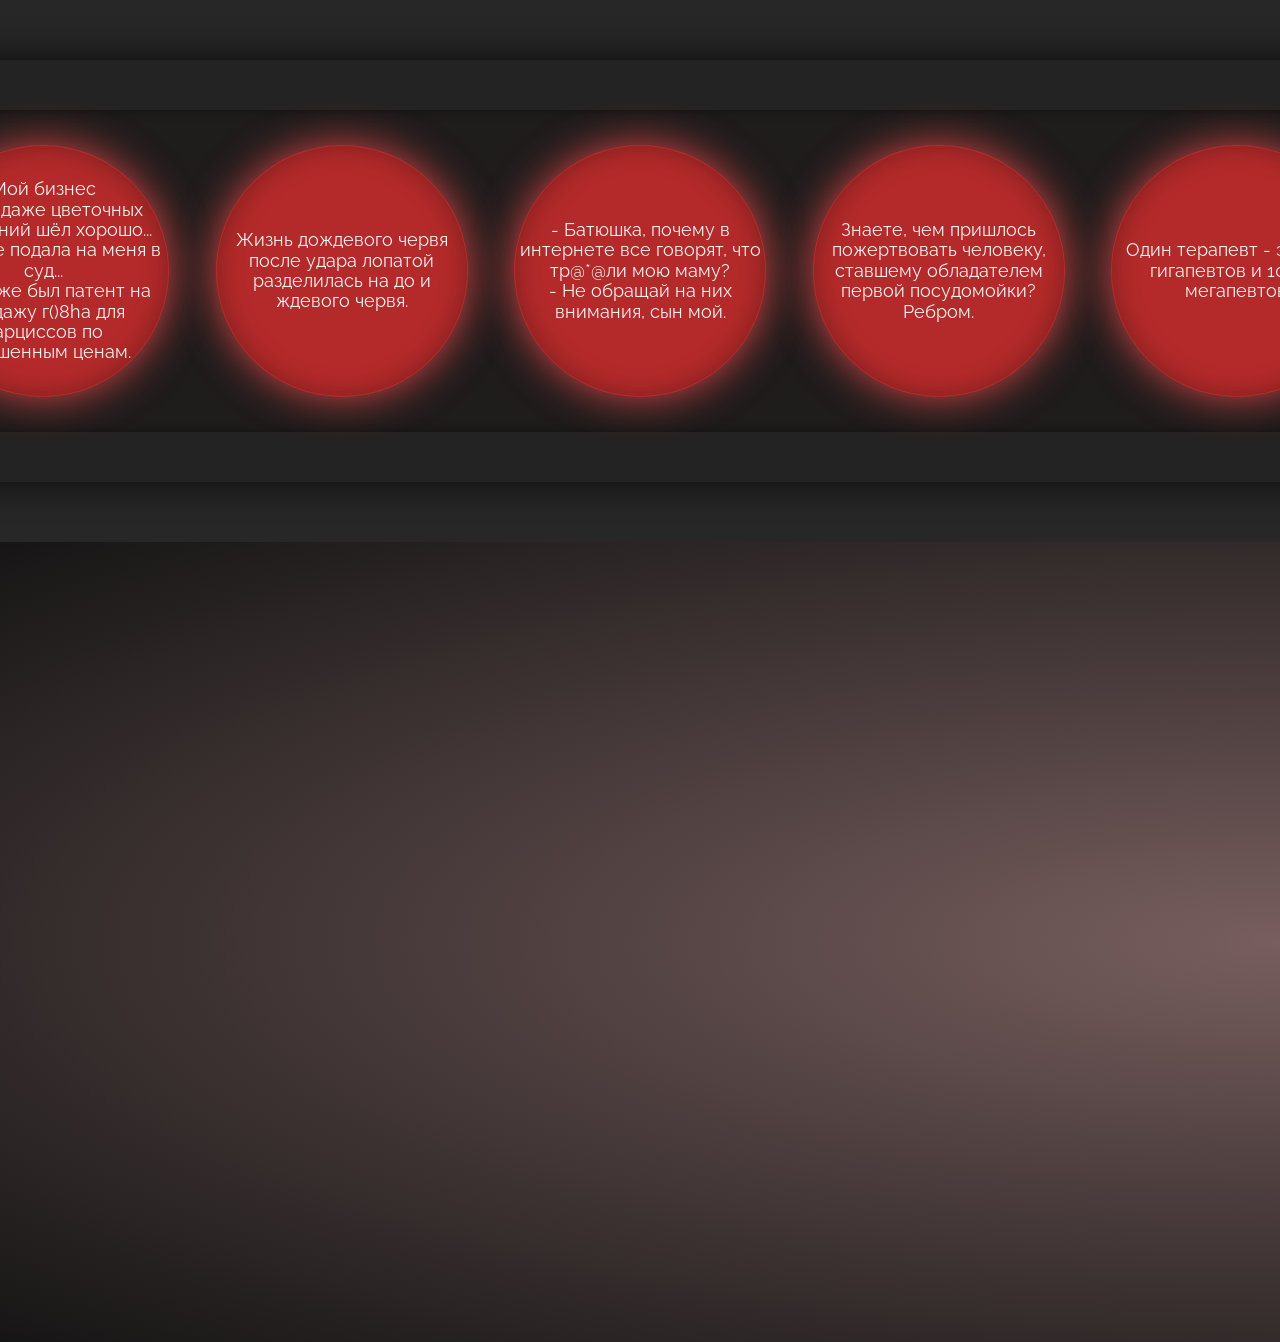
==== site.html @ aa094b04 "Header lights created" ====
<!DOCTYPE html>
<html>


  <head>

    <title> WebLab 1 </title>
    <link rel="stylesheet" href="resources/css_styles/anecdotes.css">
    <link rel="stylesheet" href="resources/css_styles/locontent.css">
    <link rel="stylesheet" href="resources/css_styles/general.css">

    <link rel="preconnect" href="https://fonts.googleapis.com">
    <link rel="preconnect" href="https://fonts.gstatic.com" crossorigin>
    <link href="https://fonts.googleapis.com/css2?family=Raleway:wght@200&display=swap" rel="stylesheet">   <!-- weight: 200 -->
    <link href="https://fonts.googleapis.com/css2?family=Raleway&display=swap" rel="stylesheet">            <!-- weight: 400 -->
    <link href="https://fonts.googleapis.com/css2?family=Raleway:wght@700&display=swap" rel="stylesheet">   <!-- weight: 700 -->

  </head>


  <body>


<!--↓↓↓ ANECDOTES SECTION ↓↓↓--> <!--↓↓↓ ANECDOTES SECTION ↓↓↓--> <!--↓↓↓ ANECDOTES SECTION ↓↓↓--> <!--↓↓↓ ANECDOTES SECTION ↓↓↓-->
    <div class="anecdotes_lights_section_background">
      <div class="anecdotes_panel_foreground">
        <div class="anecdotes_panel_background">

  <!--↓↓↓ ANECDOTE 1 ↓↓↓-->
          <div class="single_anecdote_red_circle">
            <p class="anecdote_text">
              Мой бизнес<br>
              по продаже цветочных удобрений шёл хорошо...<br>
              Но Apple подала на меня в суд...<br>
              У них уже был патент на продажу г()8hа для нарциссов по<br>
              завышенным ценам. 
            </p>
            <img class="anecdote_image" src="resources/anecdote_images/image_1.png">
          </div>
  <!--↑↑↑ ANECDOTE 1 ↑↑↑-->

  <!--↓↓↓ ANECDOTE 2 ↓↓↓-->
          <div class="single_anecdote_red_circle">
            <p class="anecdote_text">
              Жизнь дождевого червя после удара лопатой разделилась на до и ждевого червя.
            </p>
            <img class="anecdote_image" src="resources/anecdote_images/image_2.png">
          </div>
  <!--↑↑↑ ANECDOTE 2 ↑↑↑-->

  <!--↓↓↓ ANECDOTE 3 ↓↓↓-->
          <div class="single_anecdote_red_circle">
            <p class="anecdote_text">
              - Батюшка, почему в интернете все говорят, что тр@*@ли мою маму?<br>
              - Не обращай на них внимания, сын мой.
            </p>
            <img class="anecdote_image" src="resources/anecdote_images/image_3.png">
          </div>
  <!--↑↑↑ ANECDOTE 3 ↑↑↑-->

  <!--↓↓↓ ANECDOTE 4 ↓↓↓-->
          <div class="single_anecdote_red_circle">
            <p class="anecdote_text">
              Знаете, чем пришлось пожертвовать человеку, ставшему обладателем первой посудомойки?<br>
              Ребром.
            </p>
            <img class="anecdote_image" src="resources/anecdote_images/image_4.png">
          </div>
  <!--↑↑↑ ANECDOTE 4 ↑↑↑-->

  <!--↓↓↓ ANECDOTE 5 ↓↓↓-->
          <div class="single_anecdote_red_circle">
            <p class="anecdote_text">
              Один терапевт - это 1024 гигапевтов и 1024^2 мегапевтов.
            </p>
            <img class="anecdote_image" src="resources/anecdote_images/image_5.png">
          </div>
  <!--↑↑↑ ANECDOTE 5 ↑↑↑-->

        </div>
      </div>
    </div>
<!--↑↑↑ ANECDOTES SECTION ↑↑↑--> <!--↑↑↑ ANECDOTES SECTION ↑↑↑--> <!--↑↑↑ ANECDOTES SECTION ↑↑↑--> <!--↑↑↑ ANECDOTES SECTION ↑↑↑-->

    <div class="last_observed_content_background">

    </div>


  </body>


</html>
---- resources/css_styles/anecdotes.css ----
/*↓↓↓ ANECDOTES SECTION ↓↓↓*/  /*↓↓↓ ANECDOTES SECTION ↓↓↓*/  /*↓↓↓ ANECDOTES SECTION ↓↓↓*/
.anecdotes_lights_section_background {
  width: 100%;
  display: flex;
  align-items: center;
  justify-content: center;

  background-color: #272727;
  padding: 60px 0px;
}


.anecdotes_panel_foreground {
  background-color: rgb(36, 35, 35);
  box-shadow: 0px 0px 36px rgba(0, 0, 0, 0.75);
  border-radius: 73px;
  padding: 50px;
}


.anecdotes_panel_background {
  display: flex;
  flex-direction: row;
  column-gap: 46.5px;
  padding: 35px 80px;

  background-color: rgb(31, 28, 28);
  box-shadow: inset 0px 0px 12px rgba(0, 0, 0, 0.42);
  border-radius: 48px;
}


.single_anecdote_red_circle {
  background-color: rgb(180, 42, 42);
  border: 1px solid rgba(201, 201, 201, 0.02);
  box-shadow: 0px 0px 40px rgb(213, 69, 69), inset 0px 0px 24px rgba(58, 15, 15, 0.45);

  display: flex;
  align-items: center;
  text-align: center;

  width: 250px;
  aspect-ratio: 1 / 1;
  border-radius: 50%;
  overflow: hidden;
}
.single_anecdote_red_circle:hover {
  box-shadow: none;
  border: none;
  margin: 0px 1px;
  background-color: transparent;
}
.single_anecdote_red_circle:hover .anecdote_image {
  display: inline-block;
  opacity: 1;
}
.single_anecdote_red_circle:hover .anecdote_text {
  display: none;
  opacity: 0;
}


.anecdote_image {
  width: 100%;
  border-radius: 50%;
  object-fit: contain;
  object-position: center;
  display: none;
  opacity: 0;
  transition: opacity 8s;
}

.anecdote_text {
  font-family: Raleway;
  font-size: 18px;
  font-weight: 400;
  line-height: 20.35px;
}
/*↑↑↑ ANECDOTES SECTION ↑↑↑*/  /*↑↑↑ ANECDOTES SECTION ↑↑↑*/  /*↑↑↑ ANECDOTES SECTION ↑↑↑*/
---- resources/css_styles/locontent.css ----
.last_observed_content_background {
  width: 100%;
  height: 800px;
  background-image: radial-gradient(ellipse at right, rgb(120, 94, 94), rgb(22, 21, 21));
}
---- resources/css_styles/general.css ----
body {
  margin: 0px;
  background-color: rgb(22, 21, 21);
}

p {
  margin: 0px;
  color: #F1F1F1;
}
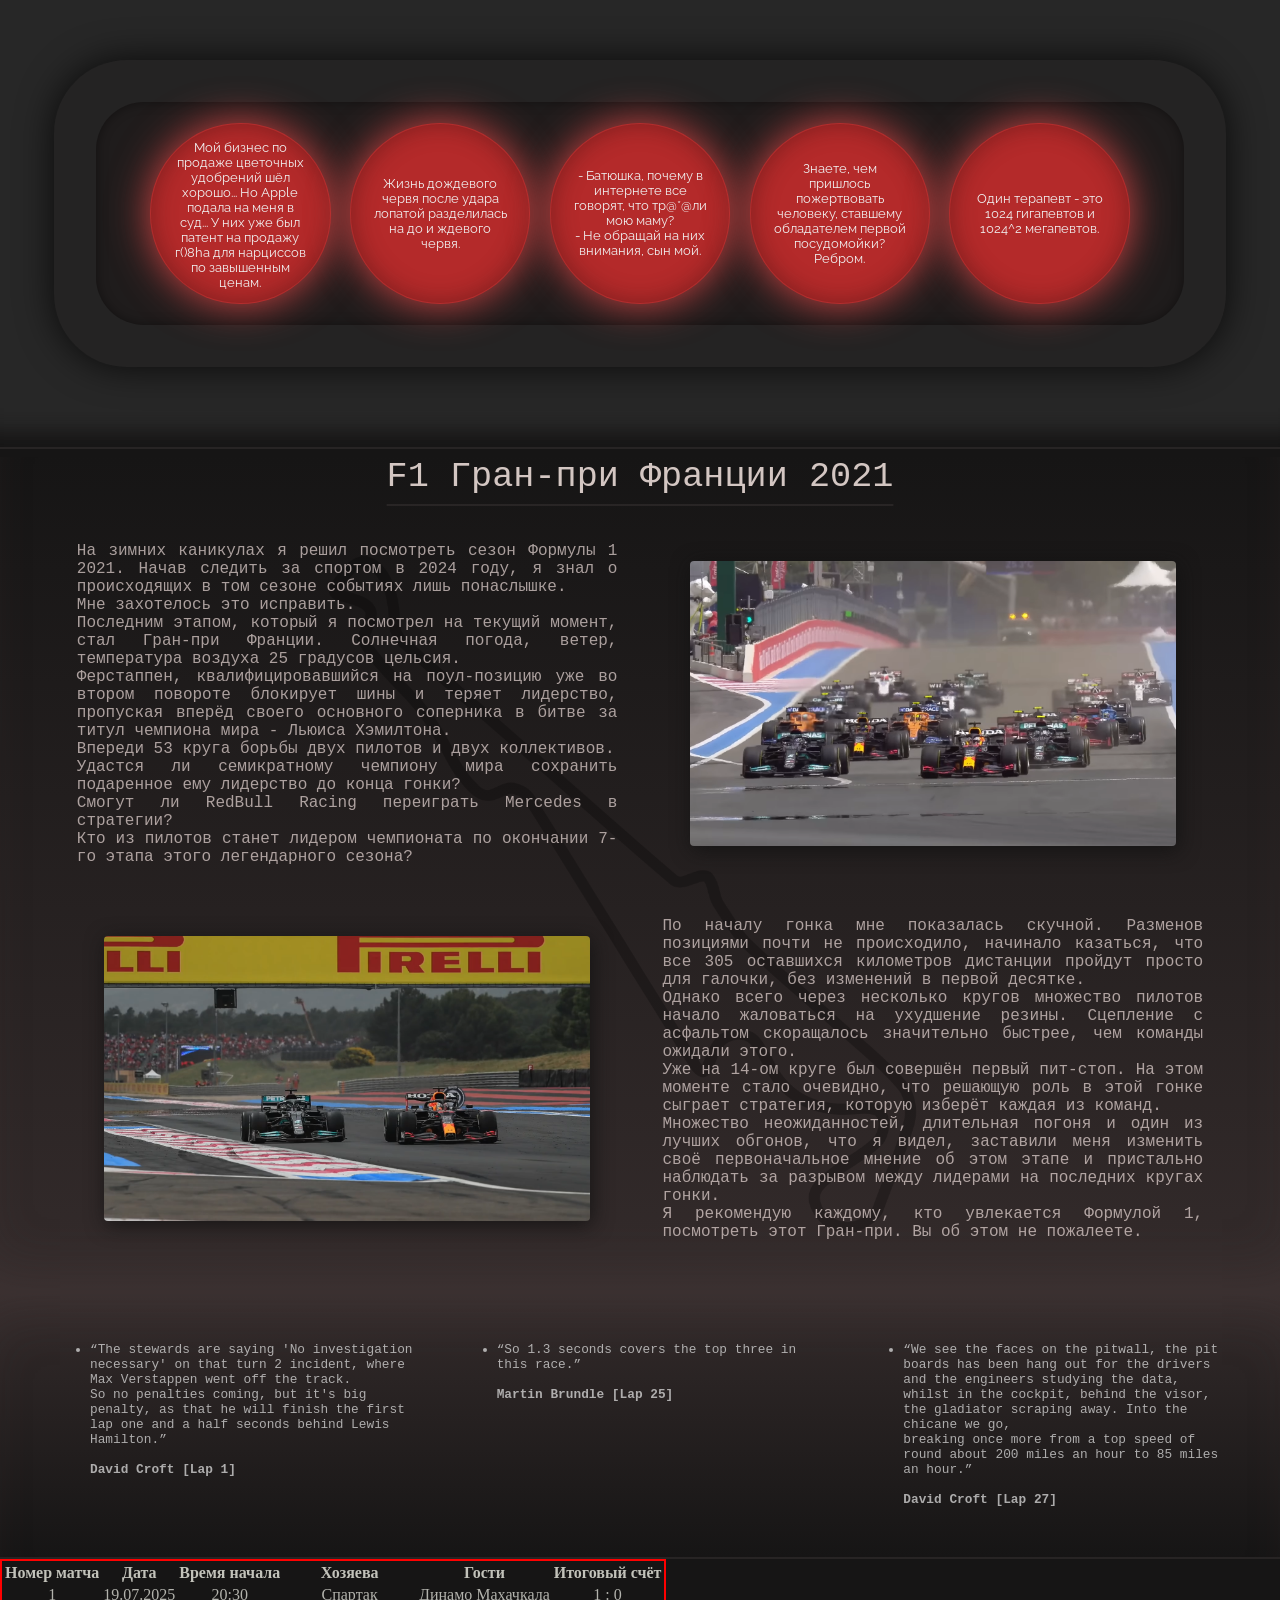
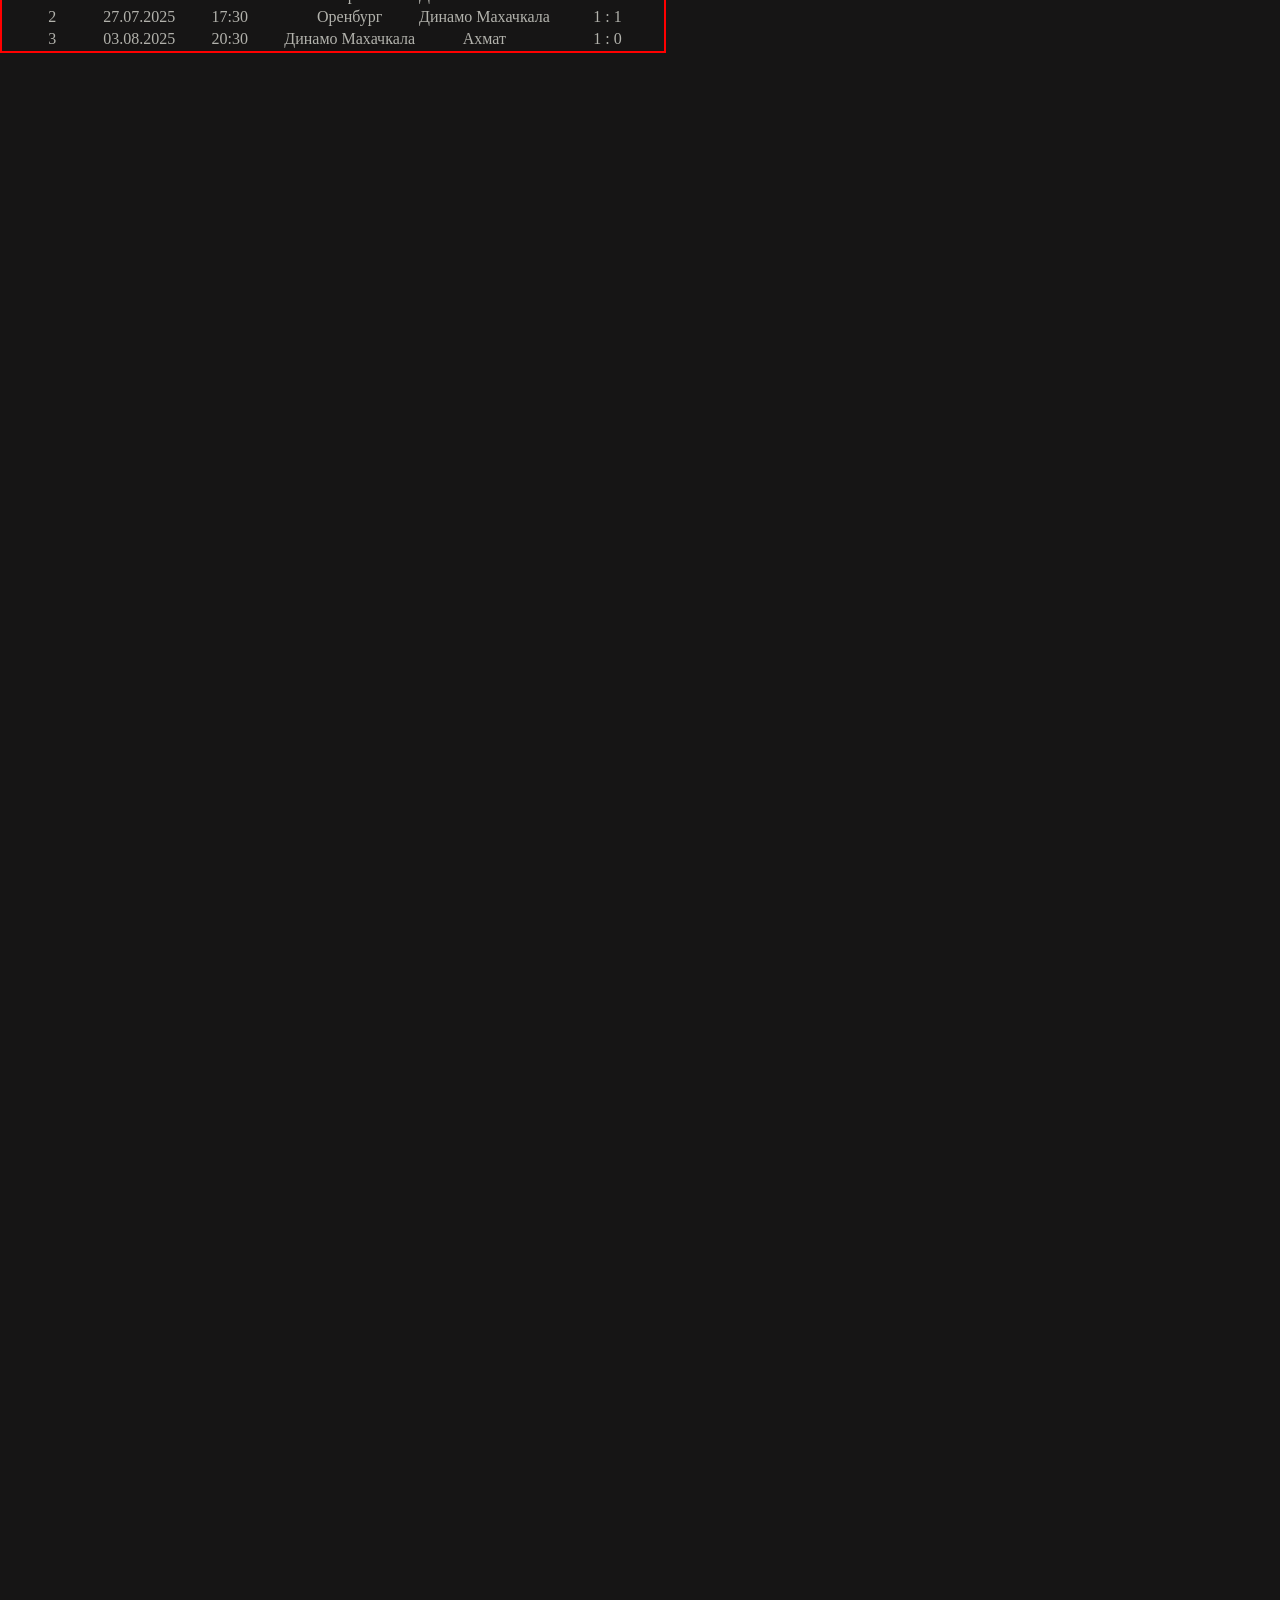
==== commit ac6a1a8d: "LO_Content and started Table" ====
--- a/site.html
+++ b/site.html
@@ -6,7 +6,8 @@
 
     <title> WebLab 1 </title>
     <link rel="stylesheet" href="resources/css_styles/anecdotes.css">
-    <link rel="stylesheet" href="resources/css_styles/locontent.css">
+    <link rel="stylesheet" href="resources/css_styles/lo_content.css">
+    <link rel="stylesheet" href="resources/css_styles/rpl.css">
     <link rel="stylesheet" href="resources/css_styles/general.css">
 
     <link rel="preconnect" href="https://fonts.googleapis.com">
@@ -29,11 +30,9 @@
   <!--↓↓↓ ANECDOTE 1 ↓↓↓-->
           <div class="single_anecdote_red_circle">
             <p class="anecdote_text">
-              Мой бизнес<br>
-              по продаже цветочных удобрений шёл хорошо...<br>
-              Но Apple подала на меня в суд...<br>
-              У них уже был патент на продажу г()8hа для нарциссов по<br>
-              завышенным ценам. 
+              Мой бизнес по продаже цветочных удобрений шёл хорошо...
+              Но Apple подала на меня в суд...
+              У них уже был патент на продажу г()8hа для нарциссов по завышенным ценам. 
             </p>
             <img class="anecdote_image" src="resources/anecdote_images/image_1.png">
           </div>
@@ -82,10 +81,121 @@
     </div>
 <!--↑↑↑ ANECDOTES SECTION ↑↑↑--> <!--↑↑↑ ANECDOTES SECTION ↑↑↑--> <!--↑↑↑ ANECDOTES SECTION ↑↑↑--> <!--↑↑↑ ANECDOTES SECTION ↑↑↑-->
 
-    <div class="last_observed_content_background">
-
+<hr/>
+
+<!--↓↓↓ LOCONTENT SECTION ↓↓↓--> <!--↓↓↓ LOCONTENT SECTION ↓↓↓--> <!--↓↓↓ LOCONTENT SECTION ↓↓↓--> <!--↓↓↓ LOCONTENT SECTION ↓↓↓--> 
+    <div class="lo_content_background">
+      <p class="lo_content_heading"> F1 Гран-при Франции 2021 </p>
+      <div class="lo_content_grid">
+  <!--↓↓↓ ROW 1 ↓↓↓-->
+        <p class="lo_content_description">
+          На зимних каникулах я решил посмотреть сезон Формулы 1 2021. Начав следить за спортом в 2024 году, я знал о происходящих в том сезоне событиях лишь понаслышке.<br>
+          Мне захотелось это исправить.<br>
+          Последним этапом, который я посмотрел на текущий момент, стал Гран-при Франции. Солнечная погода, ветер, температура воздуха 25 градусов цельсия.<br>
+          Ферстаппен, квалифицировавшийся на поул-позицию уже во втором повороте блокирует шины и теряет лидерство, пропуская вперёд своего основного соперника в битве за титул чемпиона мира - Льюиса Хэмилтона.<br>
+          Впереди 53 круга борьбы двух пилотов и двух коллективов.<br>
+          Удастся ли семикратному чемпиону мира сохранить подаренное ему лидерство до конца гонки?<br>
+          Смогут ли RedBull Racing переиграть Mercedes в стратегии?<br>
+          Кто из пилотов станет лидером чемпионата по окончании 7-го этапа этого легендарного сезона?
+        </p>
+        <img class="lo_content_image" src="resources/lo_content_images/race_start.png">
+  <!--↑↑↑ ROW 1 ↑↑↑-->
+
+  <!--↓↓↓ ROW 2 ↓↓↓-->
+        <img class="lo_content_image" src="resources/lo_content_images/MV-LH_wheel_to_wheel.png">
+        <p class="lo_content_description">
+          По началу гонка мне показалась скучной. Разменов позициями почти не происходило, начинало казаться, что все 305 оставшихся километров дистанции пройдут просто для галочки, без изменений в первой десятке.<br>
+          Однако всего через несколько кругов множество пилотов начало жаловаться на ухудшение резины. Сцепление с асфальтом скоращалось значительно быстрее, чем команды ожидали этого.<br>
+          Уже на 14-ом круге был совершён первый пит-стоп. На этом моменте стало очевидно, что решающую роль в этой гонке сыграет стратегия, которую изберёт каждая из команд.<br>
+          Множество неожиданностей, длительная погоня и один из лучших обгонов, что я видел, заставили меня изменить своё первоначальное мнение об этом этапе и пристально наблюдать за разрывом между лидерами на последних кругах гонки.<br>
+          Я рекомендую каждому, кто увлекается Формулой 1, посмотреть этот Гран-при. Вы об этом не пожалеете.
+        </p>
+  <!--↑↑↑ ROW 2 ↑↑↑--> 
+      </div>
     </div>
 
+    <div class="lo_content_quotes_background">
+      <ul class="lo_content_quotes_container">
+
+<!--↓↓↓ QUOTE 1 ↓↓↓--> <!--↓↓↓ QUOTE 1 ↓↓↓--> <!--↓↓↓ QUOTE 1 ↓↓↓--> <!--↓↓↓ QUOTE 1 ↓↓↓--> <!--↓↓↓ QUOTE 1 ↓↓↓--> <!--↓↓↓ QUOTE 1 ↓↓↓-->
+        <li> 
+          <q class="single_quote_block">The stewards are saying 'No investigation necessary' on that turn 2 incident, where Max Verstappen went off the track.<br>
+            So no penalties coming, but it's big penalty, as that he will finish the first lap one and a half seconds behind Lewis Hamilton.</q>
+          <br><br>David Croft [Lap 1]
+        </li>
+<!--↑↑↑ QUOTE 1 ↑↑↑--> <!--↑↑↑ QUOTE 1 ↑↑↑--> <!--↑↑↑ QUOTE 1 ↑↑↑--> <!--↑↑↑ QUOTE 1 ↑↑↑--> <!--↑↑↑ QUOTE 1 ↑↑↑--> <!--↑↑↑ QUOTE 1 ↑↑↑-->
+
+<!--↓↓↓ QUOTE 2 ↓↓↓--> <!--↓↓↓ QUOTE 2 ↓↓↓--> <!--↓↓↓ QUOTE 2 ↓↓↓--> <!--↓↓↓ QUOTE 2 ↓↓↓--> <!--↓↓↓ QUOTE 2 ↓↓↓--> <!--↓↓↓ QUOTE 2 ↓↓↓-->
+        <li> 
+          <q class="single_quote_block">So 1.3 seconds covers the top three in this race.</q>
+          <br><br>Martin Brundle [Lap 25]
+        </li>
+<!--↑↑↑ QUOTE 2 ↑↑↑--> <!--↑↑↑ QUOTE 2 ↑↑↑--> <!--↑↑↑ QUOTE 2 ↑↑↑--> <!--↑↑↑ QUOTE 2 ↑↑↑--> <!--↑↑↑ QUOTE 2 ↑↑↑--> <!--↑↑↑ QUOTE 2 ↑↑↑-->
+
+<!--↓↓↓ QUOTE 3 ↓↓↓--> <!--↓↓↓ QUOTE 3 ↓↓↓--> <!--↓↓↓ QUOTE 3 ↓↓↓--> <!--↓↓↓ QUOTE 3 ↓↓↓--> <!--↓↓↓ QUOTE 3 ↓↓↓--> <!--↓↓↓ QUOTE 3 ↓↓↓-->
+        <li> 
+          <q class="single_quote_block">We see the faces on the pitwall, the pit boards has been hang out for the drivers and the engineers studying the data,<br>
+            whilst in the cockpit, behind the visor, the gladiator scraping away. Into the chicane we go,<br>
+            breaking once more from a top speed of round about 200 miles an hour to 85 miles an hour.</q>
+          <br><br>David Croft [Lap 27]
+        </li>
+<!--↑↑↑ QUOTE 3 ↑↑↑--> <!--↑↑↑ QUOTE 3 ↑↑↑--> <!--↑↑↑ QUOTE 3 ↑↑↑--> <!--↑↑↑ QUOTE 3 ↑↑↑--> <!--↑↑↑ QUOTE 3 ↑↑↑--> <!--↑↑↑ QUOTE 3 ↑↑↑-->
+
+      </ul>
+    </div>
+<!--↑↑↑ LOCONTENT SECTION ↑↑↑--> <!--↑↑↑ LOCONTENT SECTION ↑↑↑--> <!--↑↑↑ LOCONTENT SECTION ↑↑↑--> <!--↑↑↑ LOCONTENT SECTION ↑↑↑--> 
+
+<hr/>
+
+<!--↓↓↓ RPL SECTION ↓↓↓--> <!--↓↓↓ RPL SECTION ↓↓↓--> <!--↓↓↓ RPL SECTION ↓↓↓--> <!--↓↓↓ RPL SECTION ↓↓↓--> <!--↓↓↓ RPL SECTION ↓↓↓--> 
+    <table class="rpl_played_matches_table">
+  <!--↓↓↓ HEADINGS ROW ↓↓↓-->
+      <tr>
+        <th> Номер матча </th>
+        <th> Дата </th>
+        <th> Время начала </th>
+        <th> Хозяева </th>
+        <th> Гости </th>
+        <th> Итоговый счёт </th>
+      </tr>
+  <!--↑↑↑ HEADINGS ROW ↑↑↑-->
+
+  <!--↓↓↓ MATCH 1 ↓↓↓-->
+      <tr>
+        <td> 1 </th>
+        <td> 19.07.2025 </th>
+        <td> 20:30 </th>
+        <td> Спартак </th>
+        <td> Динамо Махачкала </th>
+        <td> 1 : 0 </th>
+      </tr>
+  <!--↑↑↑ MATCH 1 ↑↑↑-->
+
+  <!--↓↓↓ MATCH 2 ↓↓↓-->
+      <tr>
+        <td> 2 </th>
+        <td> 27.07.2025 </th>
+        <td> 17:30 </th>
+        <td> Оренбург </th>
+        <td> Динамо Махачкала </th>
+        <td> 1 : 1 </th>
+      </tr>
+  <!--↑↑↑ MATCH 2 ↑↑↑-->
+
+  <!--↓↓↓ MATCH 3 ↓↓↓-->
+      <tr>
+        <td> 3 </th>
+        <td> 03.08.2025 </th>
+        <td> 20:30 </th>
+        <td> Динамо Махачкала </th>
+        <td> Ахмат </th>
+        <td> 1 : 0 </th>
+      </tr>
+  <!--↑↑↑ MATCH 3 ↑↑↑-->
+
+    </table>
+<!--↑↑↑ RPL SECTION ↑↑↑--> <!--↑↑↑ RPL SECTION ↑↑↑--> <!--↑↑↑ RPL SECTION ↑↑↑--> <!--↑↑↑ RPL SECTION ↑↑↑--> <!--↑↑↑ RPL SECTION ↑↑↑--> 
+
 
   </body>
 
--- a/resources/css_styles/anecdotes.css
+++ b/resources/css_styles/anecdotes.css
@@ -1,28 +1,31 @@
 /*↓↓↓ ANECDOTES SECTION ↓↓↓*/  /*↓↓↓ ANECDOTES SECTION ↓↓↓*/  /*↓↓↓ ANECDOTES SECTION ↓↓↓*/
 .anecdotes_lights_section_background {
-  width: 100%;
   display: flex;
   align-items: center;
   justify-content: center;
 
   background-color: #272727;
   padding: 60px 0px;
+  padding-bottom: 80px;
+  box-shadow: inset 0px -40px 20px -25px rgba(22, 21, 21, 1);
 }
 
 
 .anecdotes_panel_foreground {
+  max-width: 85%;
   background-color: rgb(36, 35, 35);
   box-shadow: 0px 0px 36px rgba(0, 0, 0, 0.75);
   border-radius: 73px;
-  padding: 50px;
+  padding: 3.25%;
 }
 
 
 .anecdotes_panel_background {
   display: flex;
   flex-direction: row;
-  column-gap: 46.5px;
-  padding: 35px 80px;
+  justify-content: space-between;
+  column-gap: 2%;
+  padding: 2% 5%;
 
   background-color: rgb(31, 28, 28);
   box-shadow: inset 0px 0px 12px rgba(0, 0, 0, 0.42);
@@ -37,9 +40,10 @@
 
   display: flex;
   align-items: center;
+  justify-content: center;
   text-align: center;
 
-  width: 250px;
+  flex: 1;
   aspect-ratio: 1 / 1;
   border-radius: 50%;
   overflow: hidden;
@@ -67,13 +71,14 @@
   object-position: center;
   display: none;
   opacity: 0;
-  transition: opacity 8s;
 }
 
 .anecdote_text {
+  max-width: 77%;
+  max-height: 82%;
+  margin: auto auto;
   font-family: Raleway;
-  font-size: 18px;
+  font-size: clamp(11px, 1vw, 20px);
   font-weight: 400;
-  line-height: 20.35px;
 }
 /*↑↑↑ ANECDOTES SECTION ↑↑↑*/  /*↑↑↑ ANECDOTES SECTION ↑↑↑*/  /*↑↑↑ ANECDOTES SECTION ↑↑↑*/
--- a/resources/css_styles/lo_content.css
+++ b/resources/css_styles/lo_content.css
@@ -0,0 +1,88 @@
+.lo_content_background {
+  background-image: url("../lo_content_images/track_layout_25.png"), linear-gradient(180deg, rgba(22, 21, 21, 0.75), rgba(120, 94, 94, 0.30));
+  background-position: center;
+  background-size: contain;
+  background-repeat: no-repeat;
+  box-shadow: inset 0px -40px 60px -25px rgba(106, 86, 86, 0.20);
+
+}
+
+
+.lo_content_heading {
+  margin-top: 8px;
+  font-family: 'Courier New';
+  font-size: clamp(32px, 2.75vw, 60px);
+  color: rgba(232, 217, 213, 0.90);
+  text-align: center;
+
+  text-decoration: underline;
+  text-decoration-color: rgba(232, 217, 213, 0.08);
+  text-decoration-thickness: 2px;
+  text-underline-offset: 18px;
+}
+
+
+.lo_content_grid {
+  
+  display: grid;
+  grid-template-columns: repeat(2, 1fr);
+  column-gap: 4%;
+  row-gap: clamp(50px, 4vw, 150px);
+
+  margin: 3.5% 6%;
+  margin-bottom: 0px;
+  padding-bottom: 4%;
+
+  align-items: center;
+  justify-items: center;
+}
+
+
+.lo_content_description {
+  text-align: justify;
+  width: 100%;
+  font-family: 'Courier New';
+  font-size: clamp(16px, 1.20vw, 26px);
+  color: rgba(232, 217, 213, 0.70);
+}
+
+.lo_content_image {
+  width: 90%;
+  height: 88%;
+  object-fit: cover;
+  object-position: center;
+
+  border-radius: 4px;
+  box-shadow: 2px 4px 20px rgba(16, 16, 16, 0.80);
+}
+
+
+
+/* QUOTES */ /* QUOTES */ /* QUOTES */ /* QUOTES */
+.lo_content_quotes_background {
+  height: auto;
+  background-image: linear-gradient(180deg, rgba(120, 94, 94, 0.30), rgba(22, 21, 21, 0.75));
+  box-shadow: inset 0px 40px 60px -25px rgba(106, 86, 86, 0.20);
+}
+
+
+.lo_content_quotes_container {
+  display: grid;
+  grid-template-columns: repeat(3, 1fr);
+  column-gap: 80px;
+  justify-items: center;
+  margin: 0px 50px;
+  padding-top: 50px;
+  padding-bottom: 50px;
+
+  font-family: 'Courier New';
+  font-size: clamp(12px, 1vw, 26px);
+  font-weight: bold;
+  color: rgba(220, 220, 220, 0.75);
+}
+
+
+.single_quote_block {
+  flex: 1;
+  font-weight: 400;
+}
--- a/resources/css_styles/rpl.css
+++ b/resources/css_styles/rpl.css
@@ -0,0 +1,11 @@
+.rpl_background {
+  height: auto;
+  background-image: linear-gradient(178deg, rgba(120, 94, 94, 0.30), rgba(22, 21, 21, 0.75));
+  box-shadow: inset 0px 40px 60px -25px rgba(106, 86, 86, 0.20);
+}
+
+
+.rpl_played_matches_table {
+  text-align: center;
+  border: 2px solid red;
+}
--- a/resources/css_styles/general.css
+++ b/resources/css_styles/general.css
@@ -1,9 +1,29 @@
 body {
   margin: 0px;
   background-color: rgb(22, 21, 21);
+  min-width: 1050px;
+  padding-bottom: 2000px;
 }
 
 p {
   margin: 0px;
   color: #F1F1F1;
+}
+
+hr {
+  margin: 0px;
+  border: none;
+  border-top: 2px solid rgba(232, 217, 213, 0.08);
+}
+
+tr {
+  height: 15%;
+}
+
+th {
+  color: rgba(238, 238, 228, 0.80);
+}
+
+td {
+  color: rgba(218, 218, 210, 0.80);
 }
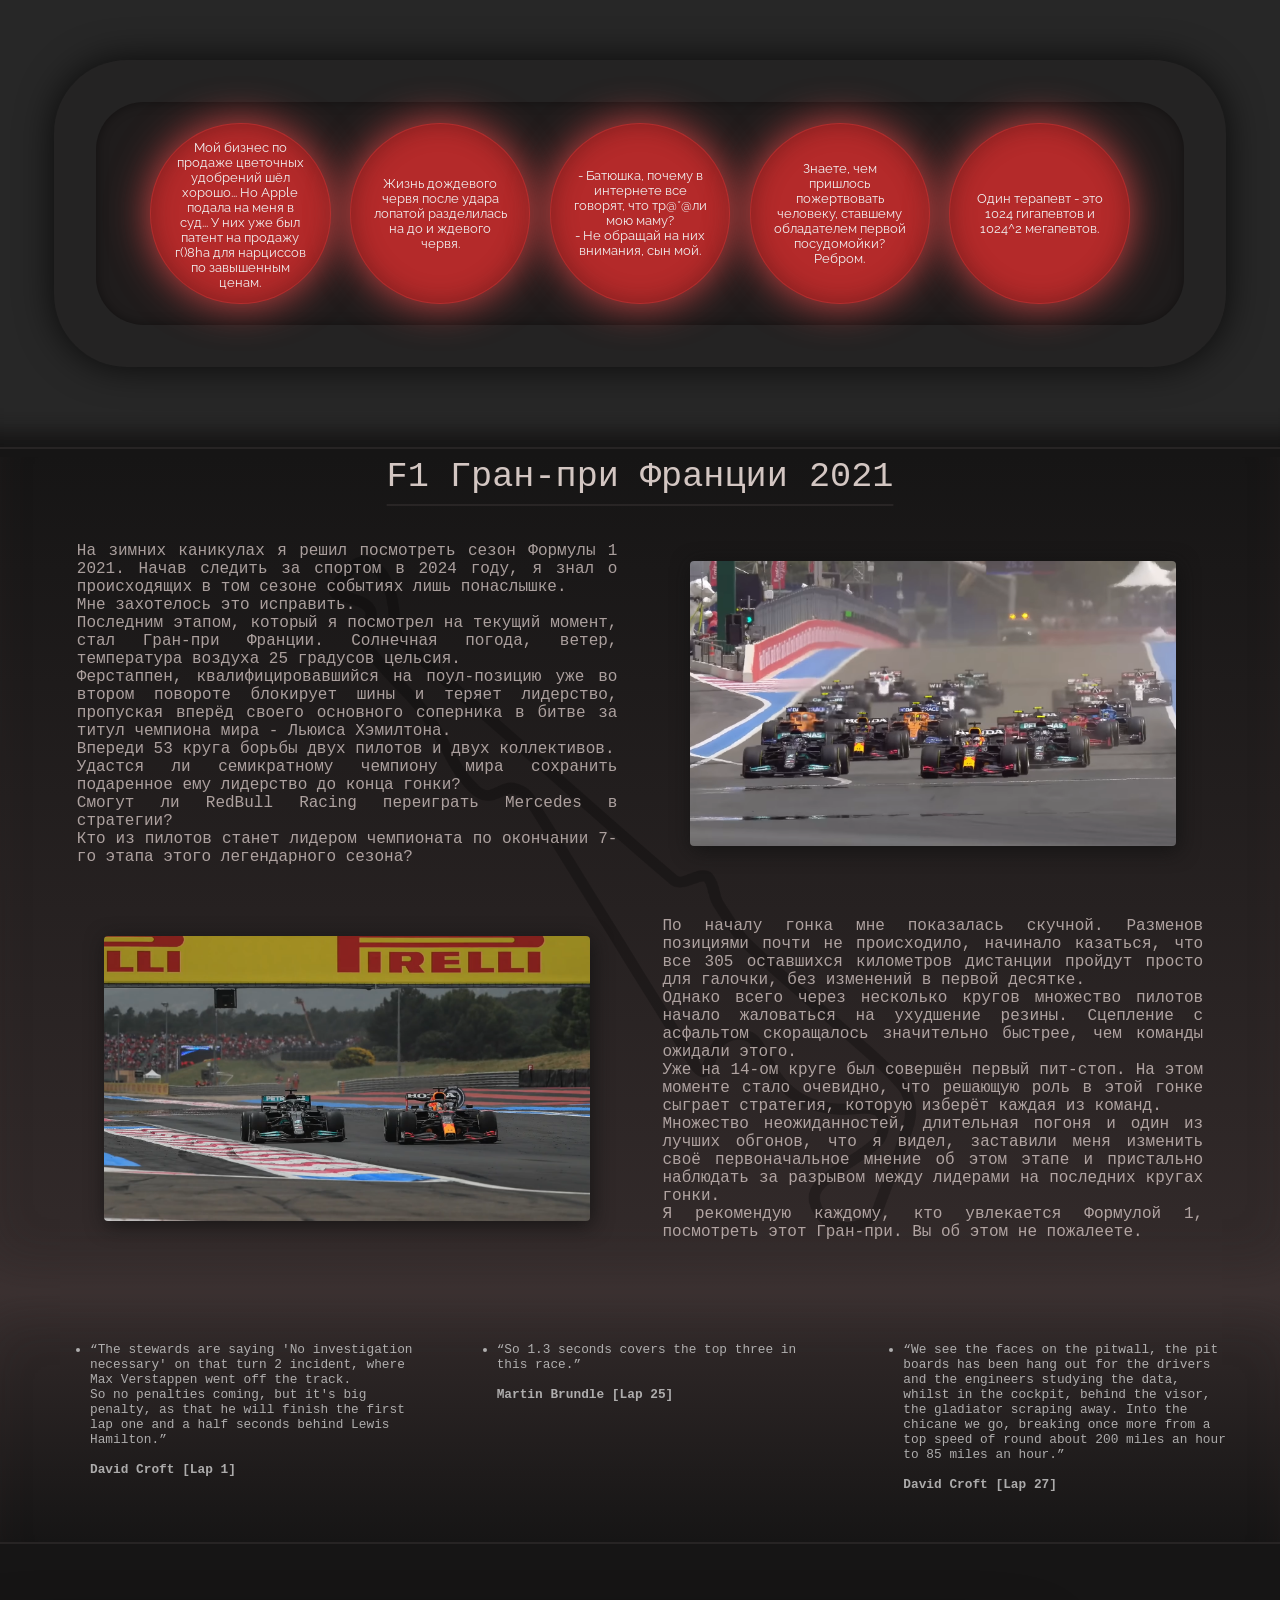
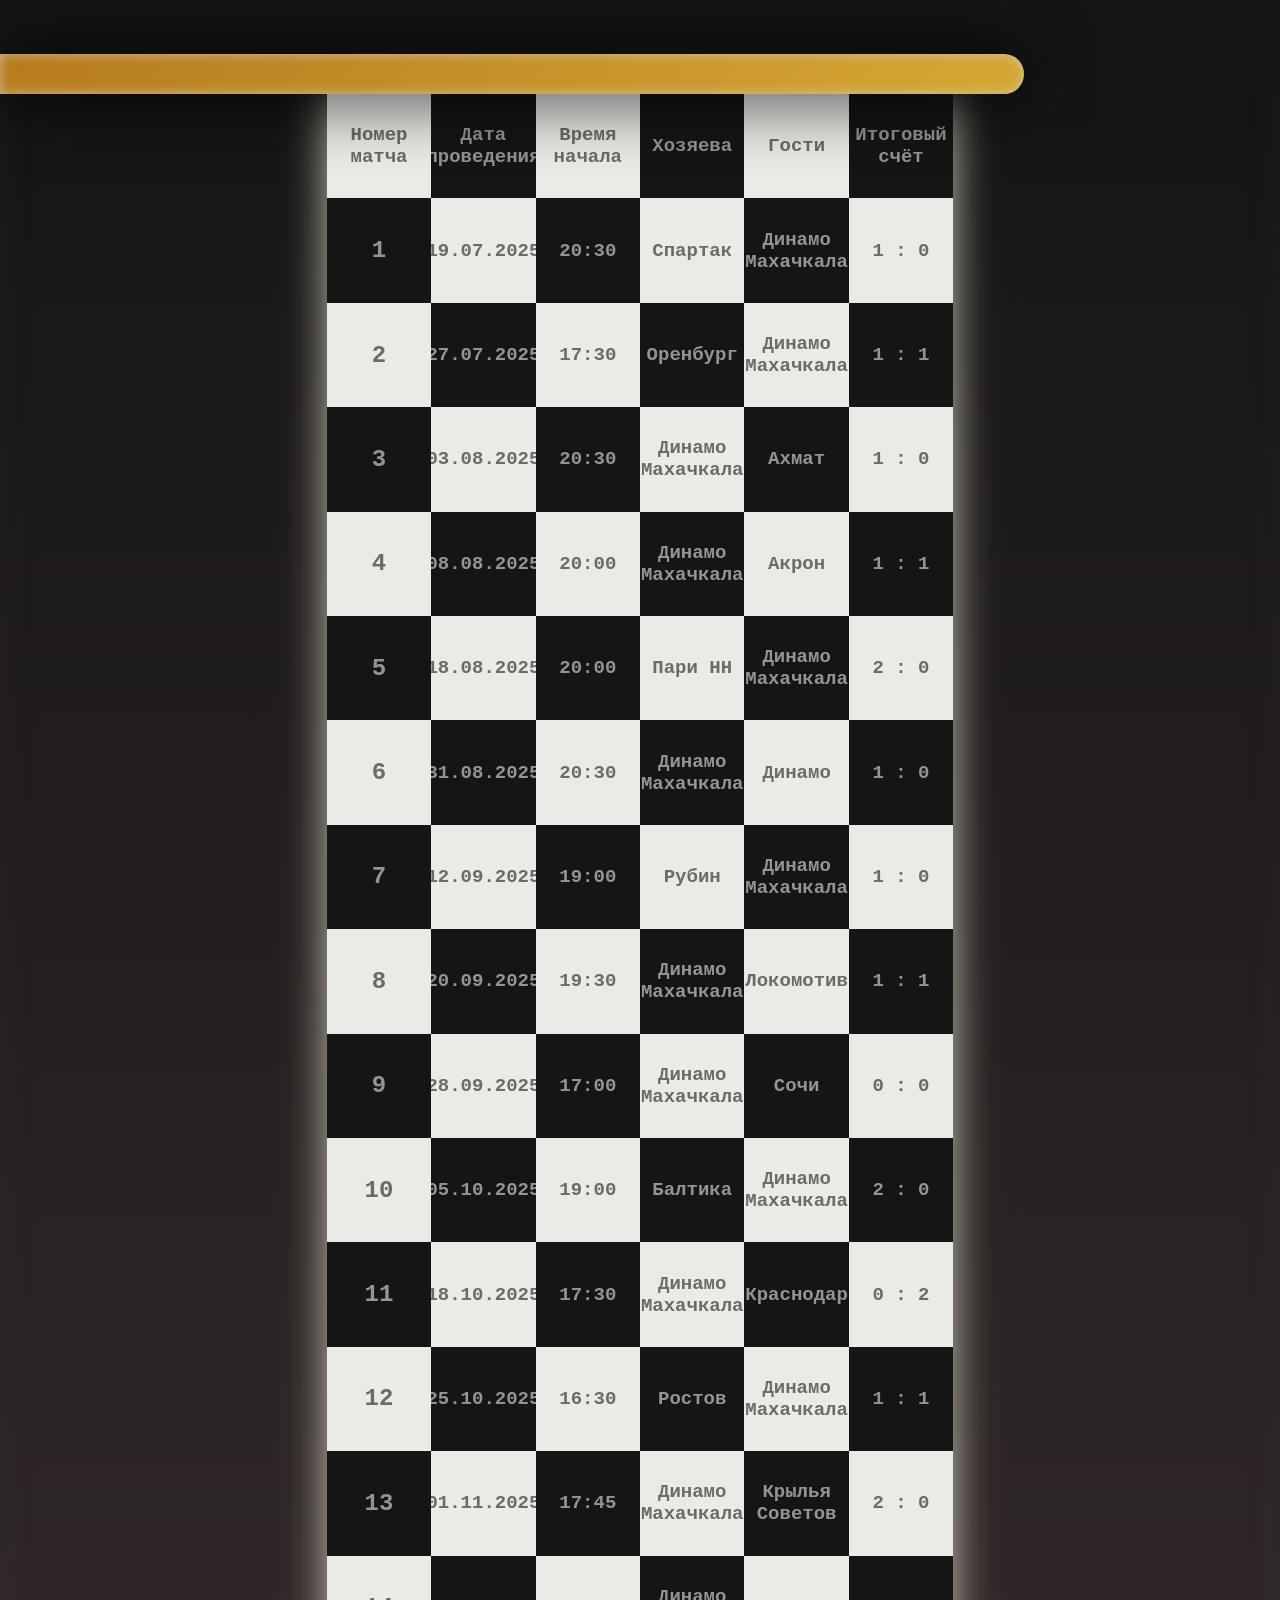
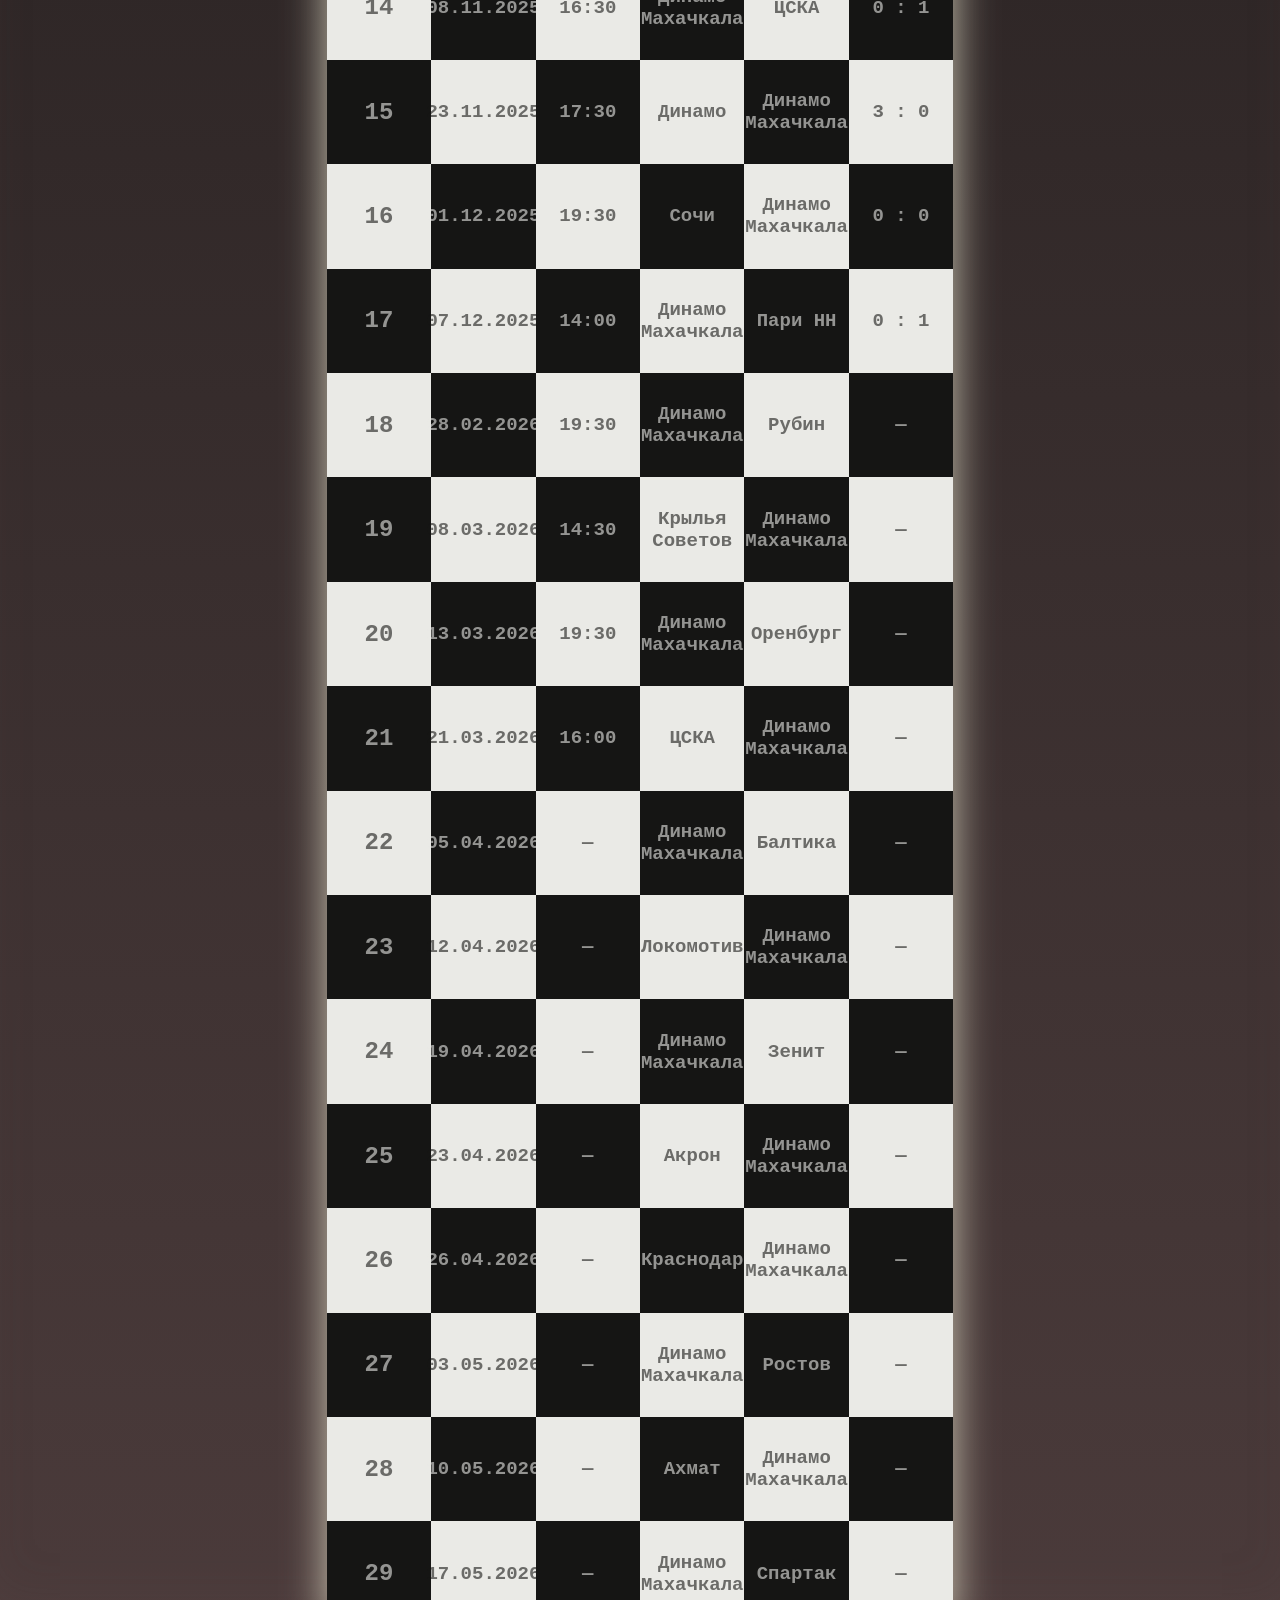
==== commit 8b76dc08: "Semantics left" ====
--- a/site.html
+++ b/site.html
@@ -15,6 +15,7 @@
     <link href="https://fonts.googleapis.com/css2?family=Raleway:wght@200&display=swap" rel="stylesheet">   <!-- weight: 200 -->
     <link href="https://fonts.googleapis.com/css2?family=Raleway&display=swap" rel="stylesheet">            <!-- weight: 400 -->
     <link href="https://fonts.googleapis.com/css2?family=Raleway:wght@700&display=swap" rel="stylesheet">   <!-- weight: 700 -->
+    <link href="https://fonts.googleapis.com/css2?family=Raleway:wght@900&display=swap" rel="stylesheet">   <!-- weight: 900 -->
 
   </head>
 
@@ -134,8 +135,8 @@
 
 <!--↓↓↓ QUOTE 3 ↓↓↓--> <!--↓↓↓ QUOTE 3 ↓↓↓--> <!--↓↓↓ QUOTE 3 ↓↓↓--> <!--↓↓↓ QUOTE 3 ↓↓↓--> <!--↓↓↓ QUOTE 3 ↓↓↓--> <!--↓↓↓ QUOTE 3 ↓↓↓-->
         <li> 
-          <q class="single_quote_block">We see the faces on the pitwall, the pit boards has been hang out for the drivers and the engineers studying the data,<br>
-            whilst in the cockpit, behind the visor, the gladiator scraping away. Into the chicane we go,<br>
+          <q class="single_quote_block">We see the faces on the pitwall, the pit boards has been hang out for the drivers and the engineers studying the data,
+            whilst in the cockpit, behind the visor, the gladiator scraping away. Into the chicane we go,
             breaking once more from a top speed of round about 200 miles an hour to 85 miles an hour.</q>
           <br><br>David Croft [Lap 27]
         </li>
@@ -148,52 +149,344 @@
 <hr/>
 
 <!--↓↓↓ RPL SECTION ↓↓↓--> <!--↓↓↓ RPL SECTION ↓↓↓--> <!--↓↓↓ RPL SECTION ↓↓↓--> <!--↓↓↓ RPL SECTION ↓↓↓--> <!--↓↓↓ RPL SECTION ↓↓↓--> 
-    <table class="rpl_played_matches_table">
-  <!--↓↓↓ HEADINGS ROW ↓↓↓-->
-      <tr>
-        <th> Номер матча </th>
-        <th> Дата </th>
-        <th> Время начала </th>
-        <th> Хозяева </th>
-        <th> Гости </th>
-        <th> Итоговый счёт </th>
-      </tr>
-  <!--↑↑↑ HEADINGS ROW ↑↑↑-->
-
-  <!--↓↓↓ MATCH 1 ↓↓↓-->
-      <tr>
-        <td> 1 </th>
-        <td> 19.07.2025 </th>
-        <td> 20:30 </th>
-        <td> Спартак </th>
-        <td> Динамо Махачкала </th>
-        <td> 1 : 0 </th>
-      </tr>
-  <!--↑↑↑ MATCH 1 ↑↑↑-->
-
-  <!--↓↓↓ MATCH 2 ↓↓↓-->
-      <tr>
-        <td> 2 </th>
-        <td> 27.07.2025 </th>
-        <td> 17:30 </th>
-        <td> Оренбург </th>
-        <td> Динамо Махачкала </th>
-        <td> 1 : 1 </th>
-      </tr>
-  <!--↑↑↑ MATCH 2 ↑↑↑-->
-
-  <!--↓↓↓ MATCH 3 ↓↓↓-->
-      <tr>
-        <td> 3 </th>
-        <td> 03.08.2025 </th>
-        <td> 20:30 </th>
-        <td> Динамо Махачкала </th>
-        <td> Ахмат </th>
-        <td> 1 : 0 </th>
-      </tr>
-  <!--↑↑↑ MATCH 3 ↑↑↑-->
-
-    </table>
+    <div class="rpl_table_flagpole"></div>
+    <div  class="rpl_background">
+        <table class="rpl_matches_table">
+      <!--↓↓↓ HEADINGS ROW ↓↓↓-->
+          <tr>
+            <th> <div class="table_cell_content"> Номер<br>матча </div> </th>
+            <th> <div class="table_cell_content"> Дата<br>проведения </div> </th>
+            <th> <div class="table_cell_content"> Время<br>начала </div> </th>
+            <th> <div class="table_cell_content"> Хозяева </div> </th>
+            <th> <div class="table_cell_content"> Гости </div> </th>
+            <th> <div class="table_cell_content"> Итоговый<br>  счёт </div> </th>
+          </tr>
+      <!--↑↑↑ HEADINGS ROW ↑↑↑-->
+
+      <!--↓↓↓ MATCH 1 ↓↓↓-->
+          <tr>
+            <td> <div class="table_cell_content"> 1 </div> </td>
+            <td> <div class="table_cell_content"> 19.07.2025 </div> </td>
+            <td> <div class="table_cell_content"> 20:30 </div> </td>
+            <td> <div class="table_cell_content"> Спартак </div> </td>
+            <td> <div class="table_cell_content"> Динамо Махачкала </div> </td>
+            <td> <div class="table_cell_content"> 1 : 0 </div>  </td>
+          </tr>
+      <!--↑↑↑ MATCH 1 ↑↑↑-->
+
+      <!--↓↓↓ MATCH 2 ↓↓↓-->
+          <tr>
+            <td> <div class="table_cell_content"> 2 </div> </td>
+            <td> <div class="table_cell_content"> 27.07.2025 </div> </td>
+            <td> <div class="table_cell_content"> 17:30 </div> </td>
+            <td> <div class="table_cell_content"> Оренбург </div> </td>
+            <td> <div class="table_cell_content"> Динамо Махачкала </div> </td>
+            <td> <div class="table_cell_content"> 1 : 1 </div> </td>
+          </tr>
+      <!--↑↑↑ MATCH 2 ↑↑↑-->
+
+      <!--↓↓↓ MATCH 3 ↓↓↓-->
+          <tr>
+            <td> <div class="table_cell_content"> 3 </div> </td>
+            <td> <div class="table_cell_content"> 03.08.2025 </div> </td>
+            <td> <div class="table_cell_content"> 20:30 </div> </td>
+            <td> <div class="table_cell_content"> Динамо Махачкала </div> </td>
+            <td> <div class="table_cell_content"> Ахмат </div> </td>
+            <td> <div class="table_cell_content"> 1 : 0 </div> </td>
+          </tr>
+      <!--↑↑↑ MATCH 3 ↑↑↑-->
+
+      <!--↓↓↓ MATCH 4 ↓↓↓-->
+          <tr>
+            <td> <div class="table_cell_content"> 4 </div> </td>
+            <td> <div class="table_cell_content"> 08.08.2025 </div> </td>
+            <td> <div class="table_cell_content"> 20:00 </div> </td>
+            <td> <div class="table_cell_content"> Динамо Махачкала </div> </td>
+            <td> <div class="table_cell_content"> Акрон </div> </td>
+            <td> <div class="table_cell_content"> 1 : 1 </div>  </td>
+          </tr>
+      <!--↑↑↑ MATCH 4 ↑↑↑-->
+
+      <!--↓↓↓ MATCH 5 ↓↓↓-->
+          <tr>
+            <td> <div class="table_cell_content"> 5 </div> </td>
+            <td> <div class="table_cell_content"> 18.08.2025 </div> </td>
+            <td> <div class="table_cell_content"> 20:00 </div> </td>
+            <td> <div class="table_cell_content"> Пари НН </div> </td>
+            <td> <div class="table_cell_content"> Динамо Махачкала </div> </td>
+            <td> <div class="table_cell_content"> 2 : 0 </div> </td>
+          </tr>
+      <!--↑↑↑ MATCH 5 ↑↑↑-->
+
+      <!--↓↓↓ MATCH 6 ↓↓↓-->
+          <tr>
+            <td> <div class="table_cell_content"> 6 </div> </td>
+            <td> <div class="table_cell_content"> 31.08.2025 </div> </td>
+            <td> <div class="table_cell_content"> 20:30 </div> </td>
+            <td> <div class="table_cell_content"> Динамо Махачкала </div> </td>
+            <td> <div class="table_cell_content"> Динамо </div> </td>
+            <td> <div class="table_cell_content"> 1 : 0 </div>  </td>
+          </tr>
+      <!--↑↑↑ MATCH 6 ↑↑↑-->
+
+      <!--↓↓↓ MATCH 7 ↓↓↓-->
+          <tr>
+            <td> <div class="table_cell_content"> 7 </div> </td>
+            <td> <div class="table_cell_content"> 12.09.2025 </div> </td>
+            <td> <div class="table_cell_content"> 19:00 </div> </td>
+            <td> <div class="table_cell_content"> Рубин </div> </td>
+            <td> <div class="table_cell_content"> Динамо Махачкала </div> </td>
+            <td> <div class="table_cell_content"> 1 : 0 </div> </td>
+          </tr>
+      <!--↑↑↑ MATCH 7 ↑↑↑-->
+      
+      <!--↓↓↓ MATCH 8 ↓↓↓-->
+          <tr>
+            <td> <div class="table_cell_content"> 8 </div> </td>
+            <td> <div class="table_cell_content"> 20.09.2025 </div> </td>
+            <td> <div class="table_cell_content"> 19:30 </div> </td>
+            <td> <div class="table_cell_content"> Динамо Махачкала </div> </td>
+            <td> <div class="table_cell_content"> Локомотив </div> </td>
+            <td> <div class="table_cell_content"> 1 : 1 </div> </td>
+          </tr>
+      <!--↑↑↑ MATCH 8 ↑↑↑-->
+
+      <!--↓↓↓ MATCH 9 ↓↓↓-->
+          <tr>
+            <td> <div class="table_cell_content"> 9 </div> </td>
+            <td> <div class="table_cell_content"> 28.09.2025 </div> </td>
+            <td> <div class="table_cell_content"> 17:00 </div> </td>
+            <td> <div class="table_cell_content"> Динамо Махачкала </div> </td>
+            <td> <div class="table_cell_content"> Сочи </div> </td>
+            <td> <div class="table_cell_content"> 0 : 0 </div> </td>
+          </tr>
+      <!--↑↑↑ MATCH 9 ↑↑↑-->
+
+      <!--↓↓↓ MATCH 10 ↓↓↓-->
+          <tr>
+            <td> <div class="table_cell_content"> 10 </div> </td>
+            <td> <div class="table_cell_content"> 05.10.2025 </div> </td>
+            <td> <div class="table_cell_content"> 19:00 </div> </td>
+            <td> <div class="table_cell_content"> Балтика </div> </td>
+            <td> <div class="table_cell_content"> Динамо Махачкала </div> </td>
+            <td> <div class="table_cell_content"> 2 : 0 </div> </td>
+          </tr>
+      <!--↑↑↑ MATCH 10 ↑↑↑-->
+
+      <!--↓↓↓ MATCH 11 ↓↓↓-->
+          <tr>
+            <td> <div class="table_cell_content"> 11 </div> </td>
+            <td> <div class="table_cell_content"> 18.10.2025 </div> </td>
+            <td> <div class="table_cell_content"> 17:30 </div> </td>
+            <td> <div class="table_cell_content"> Динамо Махачкала </div> </td>
+            <td> <div class="table_cell_content"> Краснодар </div> </td>
+            <td> <div class="table_cell_content"> 0 : 2 </div> </td>
+          </tr>
+      <!--↑↑↑ MATCH 11 ↑↑↑-->
+
+      <!--↓↓↓ MATCH 12 ↓↓↓-->
+          <tr>
+            <td> <div class="table_cell_content"> 12 </div> </td>
+            <td> <div class="table_cell_content"> 25.10.2025 </div> </td>
+            <td> <div class="table_cell_content"> 16:30 </div> </td>
+            <td> <div class="table_cell_content"> Ростов </div> </td>
+            <td> <div class="table_cell_content"> Динамо Махачкала </div> </td>
+            <td> <div class="table_cell_content"> 1 : 1 </div> </td>
+          </tr>
+      <!--↑↑↑ MATCH 12 ↑↑↑-->
+
+      <!--↓↓↓ MATCH 13 ↓↓↓-->
+          <tr>
+            <td> <div class="table_cell_content"> 13 </div> </td>
+            <td> <div class="table_cell_content"> 01.11.2025 </div> </td>
+            <td> <div class="table_cell_content"> 17:45 </div> </td>
+            <td> <div class="table_cell_content"> Динамо Махачкала </div> </td>
+            <td> <div class="table_cell_content"> Крылья Советов </div> </td>
+            <td> <div class="table_cell_content"> 2 : 0 </div> </td>
+          </tr>
+      <!--↑↑↑ MATCH 13 ↑↑↑-->
+
+      <!--↓↓↓ MATCH 14 ↓↓↓-->
+          <tr>
+            <td> <div class="table_cell_content"> 14 </div> </td>
+            <td> <div class="table_cell_content"> 08.11.2025 </div> </td>
+            <td> <div class="table_cell_content"> 16:30 </div> </td>
+            <td> <div class="table_cell_content"> Динамо Махачкала </div> </td>
+            <td> <div class="table_cell_content"> ЦСКА </div> </td>
+            <td> <div class="table_cell_content"> 0 : 1 </div> </td>
+          </tr>
+      <!--↑↑↑ MATCH 14 ↑↑↑-->
+
+      <!--↓↓↓ MATCH 15 ↓↓↓-->
+          <tr>
+            <td> <div class="table_cell_content"> 15 </div> </td>
+            <td> <div class="table_cell_content"> 23.11.2025 </div> </td>
+            <td> <div class="table_cell_content"> 17:30 </div> </td>
+            <td> <div class="table_cell_content"> Динамо </div> </td>
+            <td> <div class="table_cell_content"> Динамо Махачкала </div> </td>
+            <td> <div class="table_cell_content"> 3 : 0 </div> </td>
+          </tr>
+      <!--↑↑↑ MATCH 15 ↑↑↑-->
+
+      <!--↓↓↓ MATCH 16 ↓↓↓-->
+          <tr>
+            <td> <div class="table_cell_content"> 16 </div> </td>
+            <td> <div class="table_cell_content"> 01.12.2025 </div> </td>
+            <td> <div class="table_cell_content"> 19:30 </div> </td>
+            <td> <div class="table_cell_content"> Сочи </div> </td>
+            <td> <div class="table_cell_content"> Динамо Махачкала </div> </td>
+            <td> <div class="table_cell_content"> 0 : 0 </div> </td>
+          </tr>
+      <!--↑↑↑ MATCH 16 ↑↑↑-->
+
+      <!--↓↓↓ MATCH 17 ↓↓↓-->
+          <tr>
+            <td> <div class="table_cell_content"> 17 </div> </td>
+            <td> <div class="table_cell_content"> 07.12.2025 </div> </td>
+            <td> <div class="table_cell_content"> 14:00 </div> </td>
+            <td> <div class="table_cell_content"> Динамо Махачкала </div> </td>
+            <td> <div class="table_cell_content"> Пари НН </div> </td>
+            <td> <div class="table_cell_content"> 0 : 1 </div> </td>
+          </tr>
+      <!--↑↑↑ MATCH 17 ↑↑↑-->
+
+<!-- NOT PLAYED YET --> <!-- NOT PLAYED YET --> <!-- NOT PLAYED YET --> <!-- NOT PLAYED YET --> <!-- NOT PLAYED YET -->
+
+      <!--↓↓↓ MATCH 18 ↓↓↓-->
+
+          <tr>
+            <td> <div class="table_cell_content"> 18 </div> </td>
+            <td> <div class="table_cell_content"> 28.02.2026 </div> </td>
+            <td> <div class="table_cell_content"> 19:30 </div> </td>
+            <td> <div class="table_cell_content"> Динамо Махачкала </div> </td>
+            <td> <div class="table_cell_content"> Рубин </div> </td>
+            <td> <div class="table_cell_content"> &mdash; </div> </td>
+          </tr>
+      <!--↑↑↑ MATCH 18 ↑↑↑-->
+
+      <!--↓↓↓ MATCH 19 ↓↓↓-->
+          <tr>
+            <td> <div class="table_cell_content"> 19 </div> </td>
+            <td> <div class="table_cell_content"> 08.03.2026 </div> </td>
+            <td> <div class="table_cell_content"> 14:30 </div> </td>
+            <td> <div class="table_cell_content"> Крылья Советов </div> </td>
+            <td> <div class="table_cell_content"> Динамо Махачкала </div> </td>
+            <td> <div class="table_cell_content"> &mdash; </div> </td>
+          </tr>
+      <!--↑↑↑ MATCH 19 ↑↑↑-->
+
+      <!--↓↓↓ MATCH 20 ↓↓↓-->
+          <tr>
+            <td> <div class="table_cell_content"> 20 </div> </td>
+            <td> <div class="table_cell_content"> 13.03.2026 </div> </td>
+            <td> <div class="table_cell_content"> 19:30 </div> </td>
+            <td> <div class="table_cell_content"> Динамо Махачкала </div> </td>
+            <td> <div class="table_cell_content"> Оренбург </div> </td>
+            <td> <div class="table_cell_content"> &mdash; </div> </td>
+          </tr>
+      <!--↑↑↑ MATCH 20 ↑↑↑-->
+
+      <!--↓↓↓ MATCH 21 ↓↓↓-->
+          <tr>
+            <td> <div class="table_cell_content"> 21 </div> </td>
+            <td> <div class="table_cell_content"> 21.03.2026 </div> </td>
+            <td> <div class="table_cell_content"> 16:00 </div> </td>
+            <td> <div class="table_cell_content"> ЦСКА </div> </td>
+            <td> <div class="table_cell_content"> Динамо Махачкала </div> </td>
+            <td> <div class="table_cell_content"> &mdash; </div> </td>
+          </tr>
+      <!--↑↑↑ MATCH 21 ↑↑↑-->
+
+      <!--↓↓↓ MATCH 22 ↓↓↓-->
+          <tr>
+            <td> <div class="table_cell_content"> 22 </div> </td>
+            <td> <div class="table_cell_content"> 05.04.2026 </div> </td>
+            <td> <div class="table_cell_content"> &mdash; </div> </td>
+            <td> <div class="table_cell_content"> Динамо Махачкала </div> </td>
+            <td> <div class="table_cell_content"> Балтика </div> </td>
+            <td> <div class="table_cell_content"> &mdash; </div> </td>
+          </tr>
+      <!--↑↑↑ MATCH 22 ↑↑↑-->
+
+      <!--↓↓↓ MATCH 23 ↓↓↓-->
+          <tr>
+            <td> <div class="table_cell_content"> 23 </div> </td>
+            <td> <div class="table_cell_content"> 12.04.2026 </div> </td>
+            <td> <div class="table_cell_content"> &mdash; </div> </td>
+            <td> <div class="table_cell_content"> Локомотив </div> </td>
+            <td> <div class="table_cell_content"> Динамо Махачкала </div> </td>
+            <td> <div class="table_cell_content"> &mdash; </div> </td>
+          </tr>
+      <!--↑↑↑ MATCH 23 ↑↑↑-->
+
+      <!--↓↓↓ MATCH 24 ↓↓↓-->
+          <tr>
+            <td> <div class="table_cell_content"> 24 </div> </td>
+            <td> <div class="table_cell_content"> 19.04.2026 </div> </td>
+            <td> <div class="table_cell_content"> &mdash; </div> </td>
+            <td> <div class="table_cell_content"> Динамо Махачкала </div> </td>
+            <td> <div class="table_cell_content"> Зенит </div> </td>
+            <td> <div class="table_cell_content"> &mdash; </div> </td>
+          </tr>
+      <!--↑↑↑ MATCH 24 ↑↑↑-->
+
+      <!--↓↓↓ MATCH 25 ↓↓↓-->
+          <tr>
+            <td> <div class="table_cell_content"> 25 </div> </td>
+            <td> <div class="table_cell_content"> 23.04.2026 </div> </td>
+            <td> <div class="table_cell_content"> &mdash; </div> </td>
+            <td> <div class="table_cell_content"> Акрон </div> </td>
+            <td> <div class="table_cell_content"> Динамо Махачкала </div> </td>
+            <td> <div class="table_cell_content"> &mdash; </div> </td>
+          </tr>
+      <!--↑↑↑ MATCH 25 ↑↑↑-->
+
+      <!--↓↓↓ MATCH 26 ↓↓↓-->
+          <tr>
+            <td> <div class="table_cell_content"> 26 </div> </td>
+            <td> <div class="table_cell_content"> 26.04.2026 </div> </td>
+            <td> <div class="table_cell_content"> &mdash; </div> </td>
+            <td> <div class="table_cell_content"> Краснодар </div> </td>
+            <td> <div class="table_cell_content"> Динамо Махачкала </div> </td>
+            <td> <div class="table_cell_content"> &mdash; </div> </td>
+          </tr>
+      <!--↑↑↑ MATCH 26 ↑↑↑-->
+
+      <!--↓↓↓ MATCH 27 ↓↓↓-->
+          <tr>
+            <td> <div class="table_cell_content"> 27 </div> </td>
+            <td> <div class="table_cell_content"> 03.05.2026 </div> </td>
+            <td> <div class="table_cell_content"> &mdash; </div> </td>
+            <td> <div class="table_cell_content"> Динамо Махачкала </div> </td>
+            <td> <div class="table_cell_content"> Ростов </div> </td>
+            <td> <div class="table_cell_content"> &mdash; </div> </td>
+          </tr>
+      <!--↑↑↑ MATCH 27 ↑↑↑-->
+
+      <!--↓↓↓ MATCH 28 ↓↓↓-->
+          <tr>
+            <td> <div class="table_cell_content"> 28 </div> </td>
+            <td> <div class="table_cell_content"> 10.05.2026 </div> </td>
+            <td> <div class="table_cell_content"> &mdash; </div> </td>
+            <td> <div class="table_cell_content"> Ахмат </div> </td>
+            <td> <div class="table_cell_content"> Динамо Махачкала </div> </td>
+            <td> <div class="table_cell_content"> &mdash; </div> </td>
+          </tr>
+      <!--↑↑↑ MATCH 28 ↑↑↑-->
+
+      <!--↓↓↓ MATCH 29 ↓↓↓-->
+          <tr>
+            <td> <div class="table_cell_content"> 29 </div> </td>
+            <td> <div class="table_cell_content"> 17.05.2026 </div> </td>
+            <td> <div class="table_cell_content"> &mdash; </div> </td>
+            <td> <div class="table_cell_content"> Динамо Махачкала </div> </td>
+            <td> <div class="table_cell_content"> Спартак </div> </td>
+            <td> <div class="table_cell_content"> &mdash; </div> </td>
+          </tr>
+      <!--↑↑↑ MATCH 29 ↑↑↑-->
+
+        </table>
+    </div>
 <!--↑↑↑ RPL SECTION ↑↑↑--> <!--↑↑↑ RPL SECTION ↑↑↑--> <!--↑↑↑ RPL SECTION ↑↑↑--> <!--↑↑↑ RPL SECTION ↑↑↑--> <!--↑↑↑ RPL SECTION ↑↑↑--> 
 
 
--- a/resources/css_styles/lo_content.css
+++ b/resources/css_styles/lo_content.css
@@ -1,10 +1,9 @@
 .lo_content_background {
-  background-image: url("../lo_content_images/track_layout_25.png"), linear-gradient(180deg, rgba(22, 21, 21, 0.75), rgba(120, 94, 94, 0.30));
+  background-image: url("/resources/lo_content_images/track_layout_25.png"), linear-gradient(180deg, rgba(22, 21, 21, 0.75), rgba(120, 94, 94, 0.30));
   background-position: center;
   background-size: contain;
   background-repeat: no-repeat;
   box-shadow: inset 0px -40px 60px -25px rgba(106, 86, 86, 0.20);
-
 }
 
 
--- a/resources/css_styles/rpl.css
+++ b/resources/css_styles/rpl.css
@@ -1,11 +1,41 @@
 .rpl_background {
+  display: flex;
+  justify-content: center;
+  align-items: center;
   height: auto;
-  background-image: linear-gradient(178deg, rgba(120, 94, 94, 0.30), rgba(22, 21, 21, 0.75));
-  box-shadow: inset 0px 40px 60px -25px rgba(106, 86, 86, 0.20);
+  background-image: linear-gradient(0deg, rgba(142, 107, 107, 0.44), rgba(22, 21, 21, 0.75));
+  box-shadow: inset 0px -40px 60px -25px rgba(106, 86, 86, 0.20);
 }
 
 
-.rpl_played_matches_table {
+.rpl_table_flagpole {
+  width: 80%;
+  height: 40px;
+  margin-top: 110px;
+
+  position: sticky;
+  top: 0px;
+
+  background-image: linear-gradient(135deg, rgb(182, 123, 29), rgb(214, 168, 53));
+  box-shadow: 0px 0px 70px rgba(0, 0, 0, 1.0), inset 0px 0px 12px rgba(215, 215, 215, 0.65);
+  border-top-right-radius: 20px;
+  border-bottom-right-radius: 20px;
+  border: none;
+}
+
+.rpl_matches_table {
+  margin: 0px 90px;
+  border-spacing: 0px;
   text-align: center;
-  border: 2px solid red;
+  box-shadow: 0px 0px 40px rgba(229, 225, 202, 0.85);
+}
+
+
+.table_cell_content {
+  display: flex;
+  align-items: center;
+  justify-content: center;
+
+  width: clamp(86px, 8vw, 200px);
+  aspect-ratio: 1 / 1;
 }
--- a/resources/css_styles/general.css
+++ b/resources/css_styles/general.css
@@ -2,7 +2,6 @@
   margin: 0px;
   background-color: rgb(22, 21, 21);
   min-width: 1050px;
-  padding-bottom: 2000px;
 }
 
 p {
@@ -17,13 +16,25 @@
 }
 
 tr {
-  height: 15%;
+  background: rgba(21, 21, 20, 1.0);
+
+  font-family: 'Courier New';
+  font-size: 19px;
+  color: rgba(234, 234, 230, 0.60);
+  font-weight: 700;
+}
+th {
+  font-weight: 900;
 }
 
-th {
-  color: rgba(238, 238, 228, 0.80);
+tr:nth-child(even) :is(td,th):nth-child(even),
+tr:nth-child(odd) :is(td,th):nth-child(odd) {
+  background: rgba(234, 234, 230, 1.0);
+  color: rgba(21, 21, 20, 0.60);
 }
 
-td {
-  color: rgba(218, 218, 210, 0.80);
+tr:nth-child(2n+3) :is(td,th):nth-child(1),
+tr:nth-child(even) :is(td,th):nth-child(1) {
+  font-size: 24px;
+  font-weight: 900;
 }
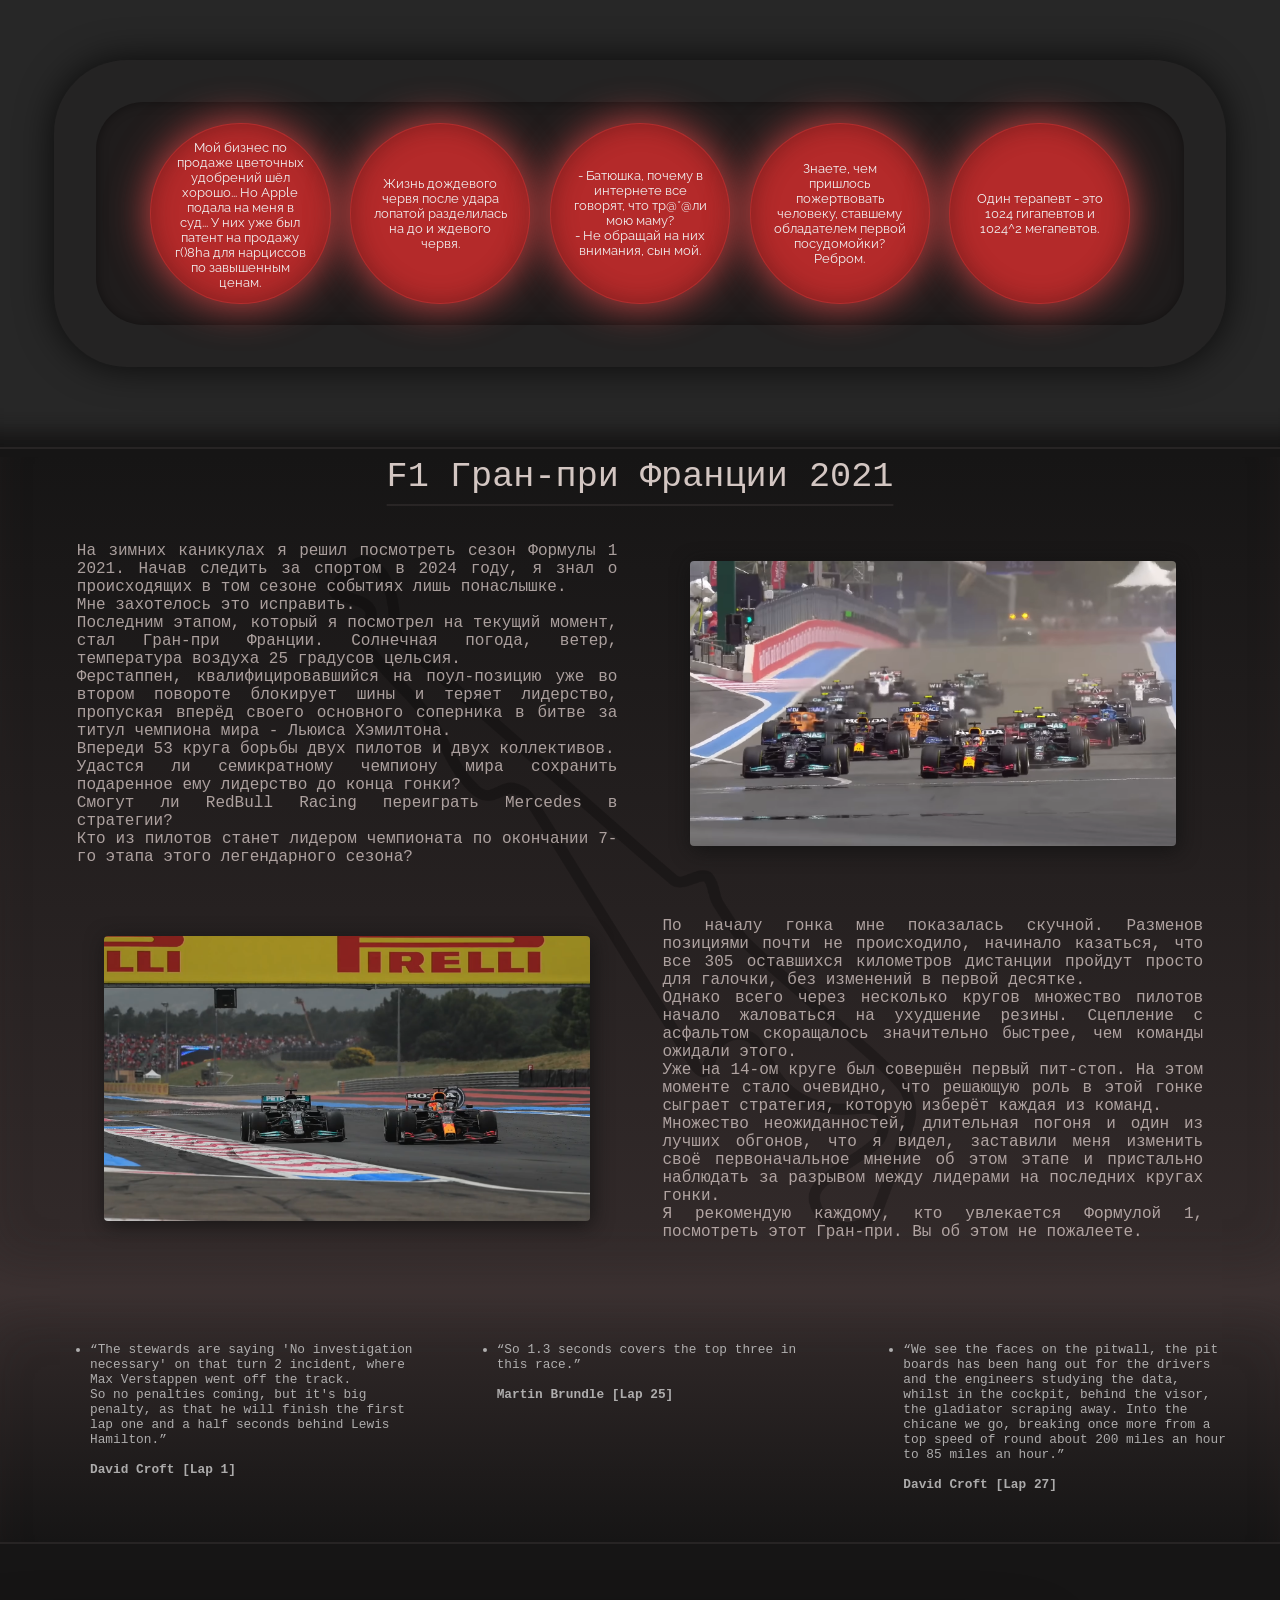
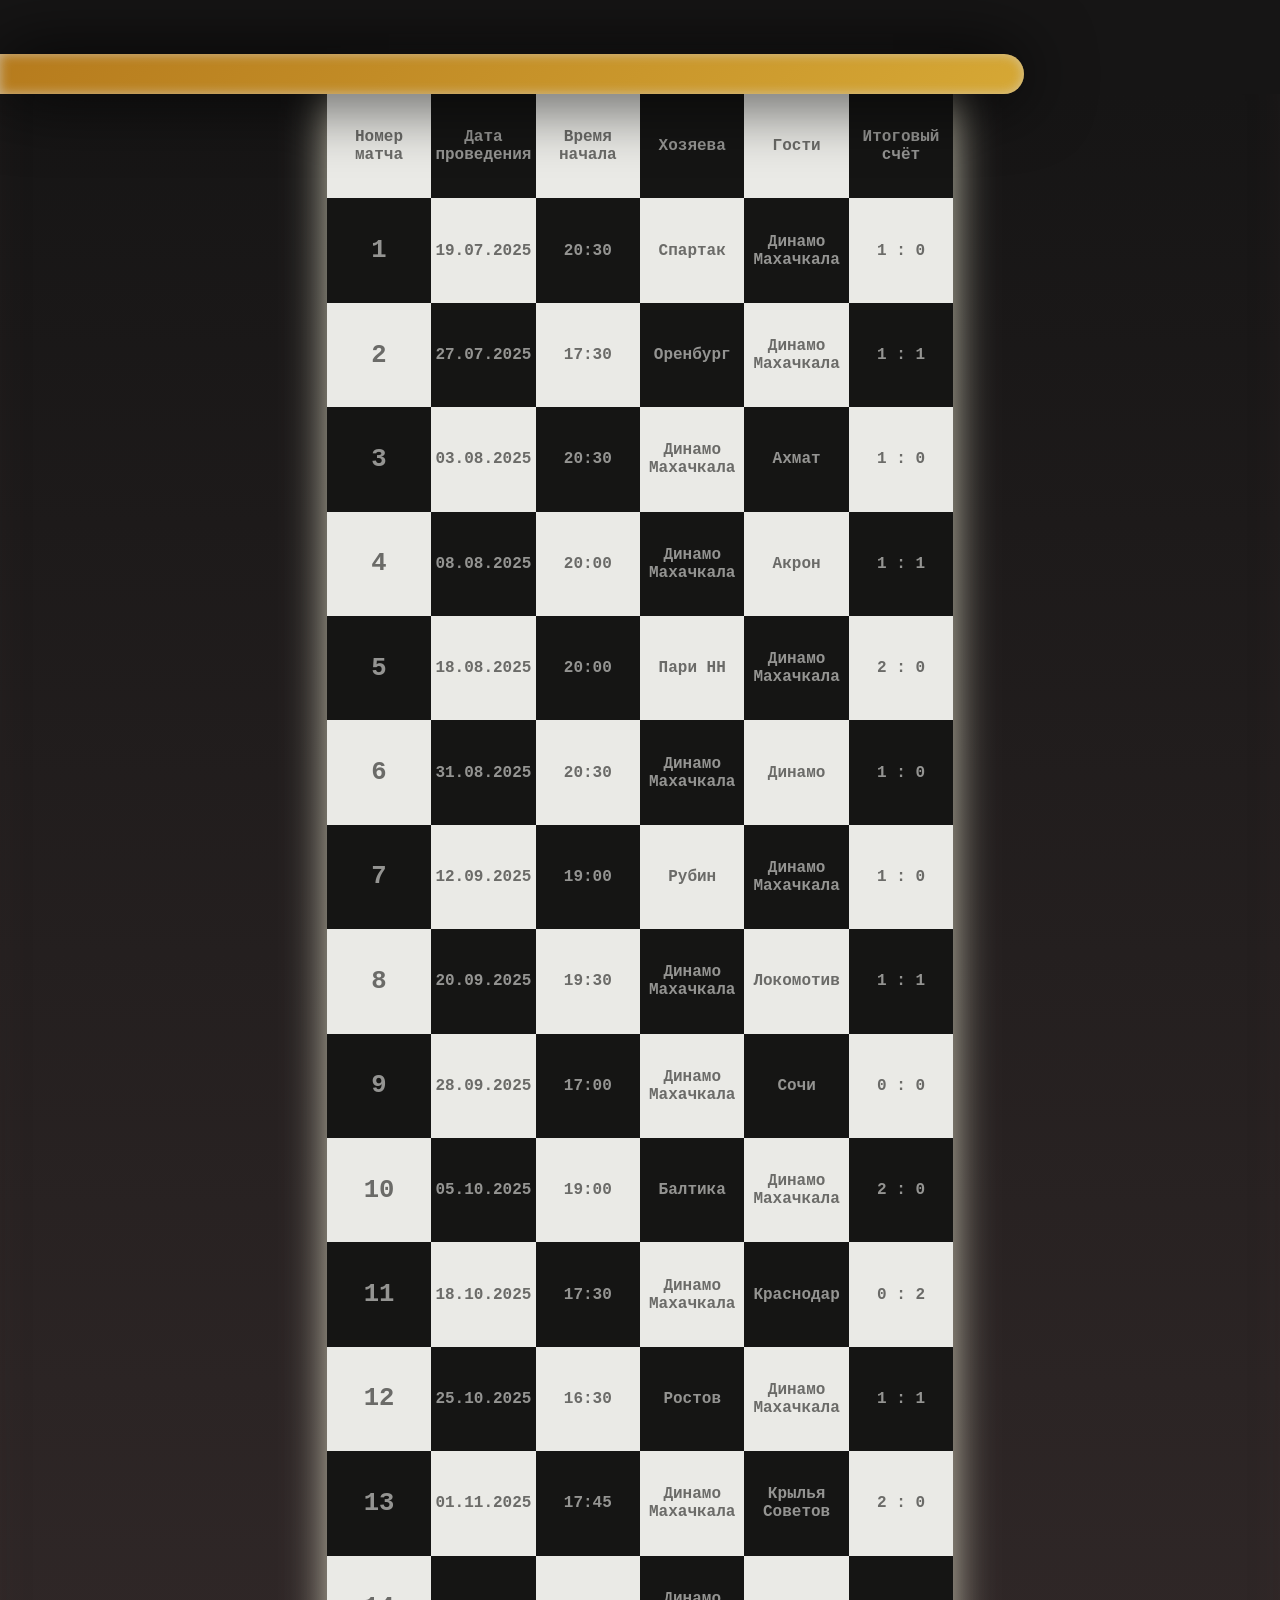
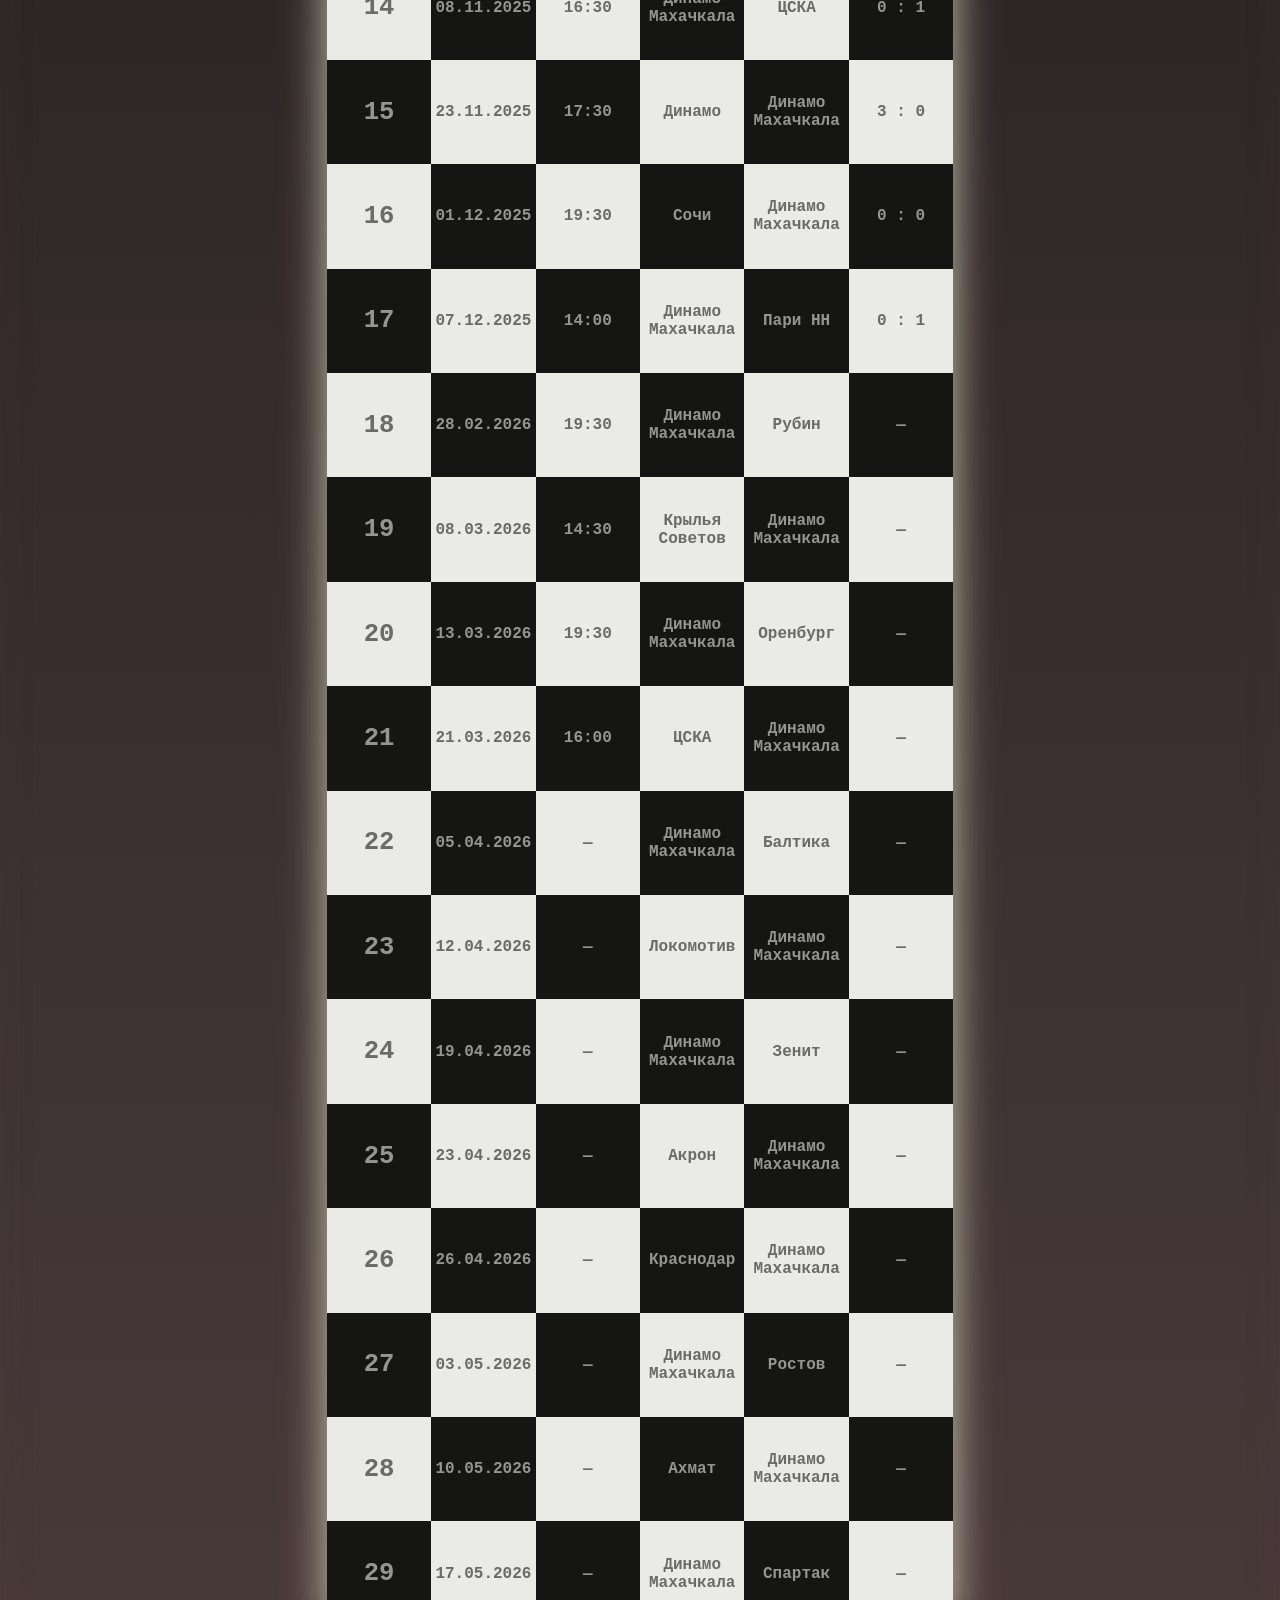
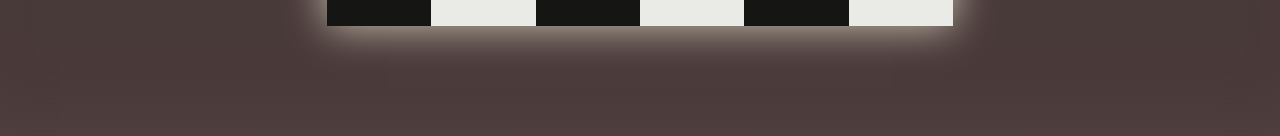
==== commit 645c583d: "Added clamp font-size to table" ====
--- a/site.html
+++ b/site.html
@@ -19,7 +19,7 @@
 
   </head>
 
-
+  
   <body>
 
 
--- a/resources/css_styles/rpl.css
+++ b/resources/css_styles/rpl.css
@@ -5,6 +5,7 @@
   height: auto;
   background-image: linear-gradient(0deg, rgba(142, 107, 107, 0.44), rgba(22, 21, 21, 0.75));
   box-shadow: inset 0px -40px 60px -25px rgba(106, 86, 86, 0.20);
+  padding-bottom: 110px;
 }
 
 
--- a/resources/css_styles/general.css
+++ b/resources/css_styles/general.css
@@ -19,7 +19,7 @@
   background: rgba(21, 21, 20, 1.0);
 
   font-family: 'Courier New';
-  font-size: 19px;
+  font-size: clamp(14px, 1.25vw, 19px);
   color: rgba(234, 234, 230, 0.60);
   font-weight: 700;
 }
@@ -35,6 +35,6 @@
 
 tr:nth-child(2n+3) :is(td,th):nth-child(1),
 tr:nth-child(even) :is(td,th):nth-child(1) {
-  font-size: 24px;
+  font-size: clamp(10px, 2vw, 26px);
   font-weight: 900;
 }
